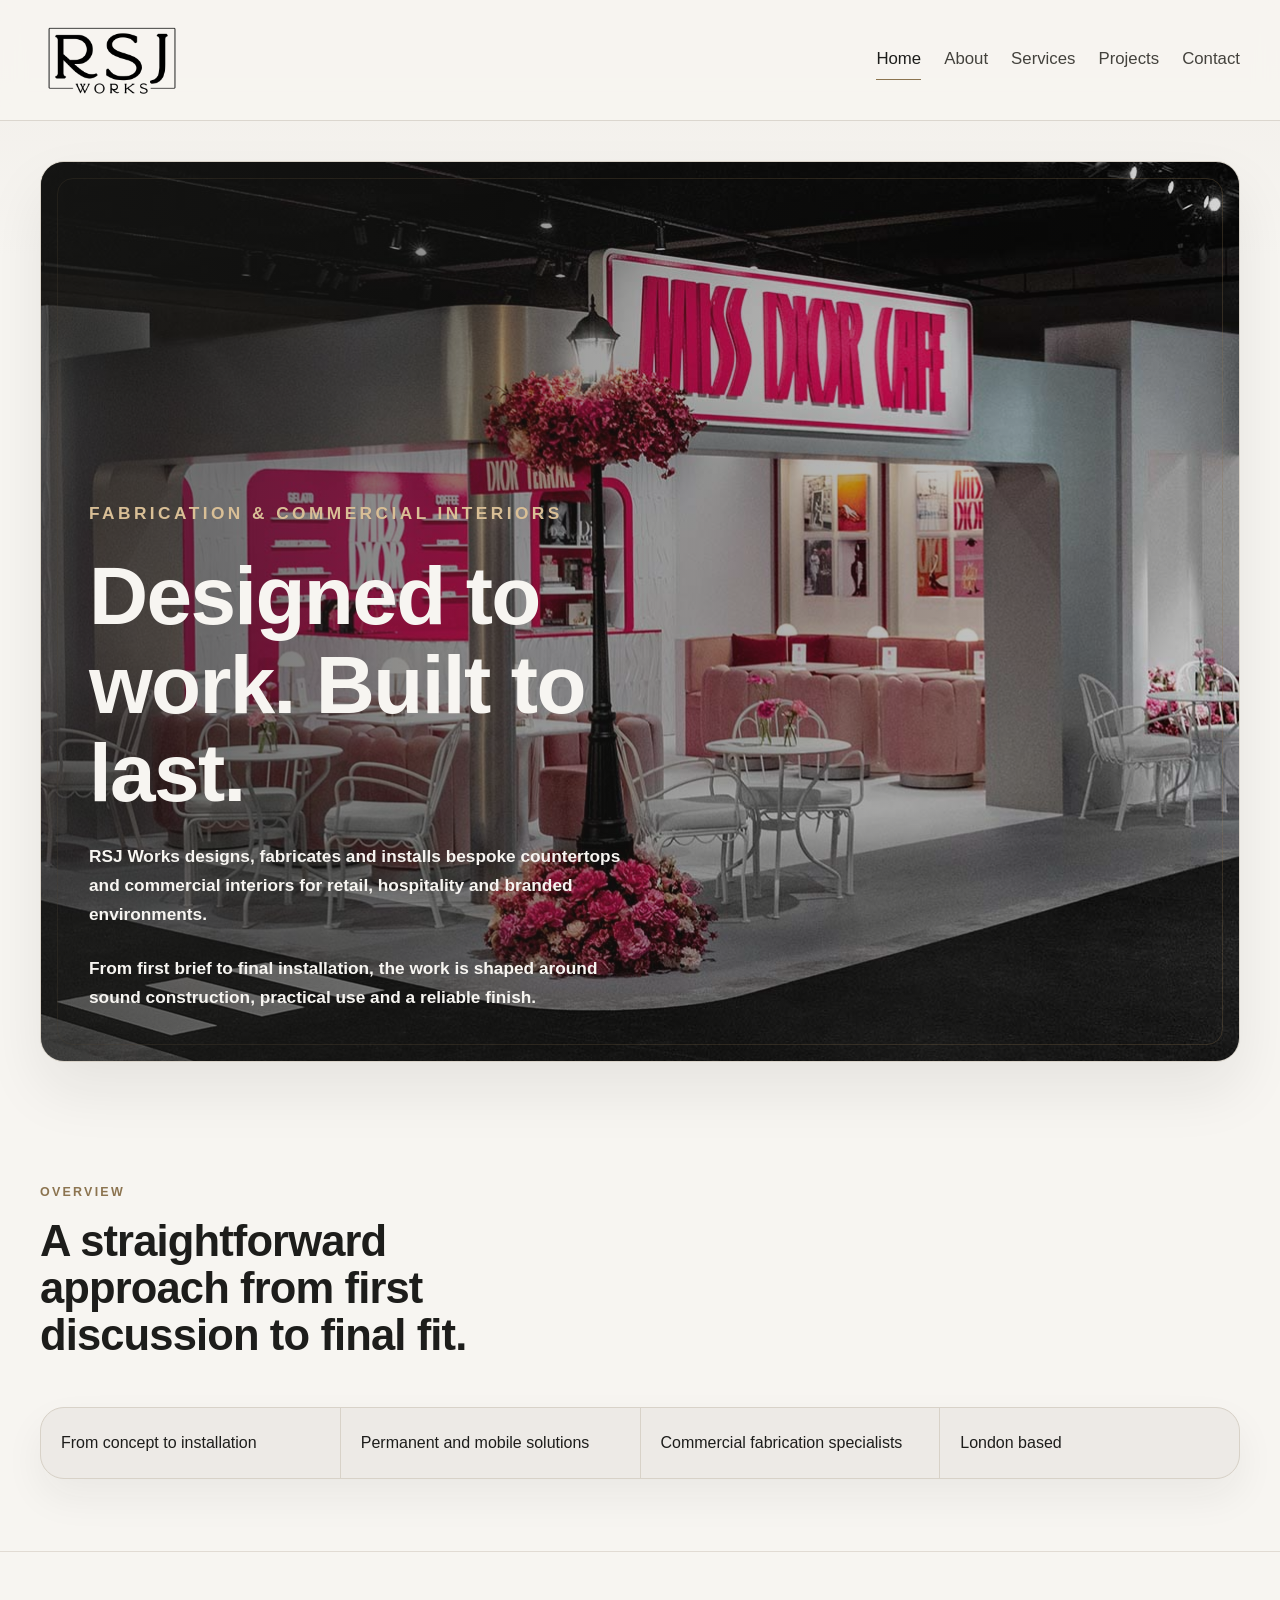
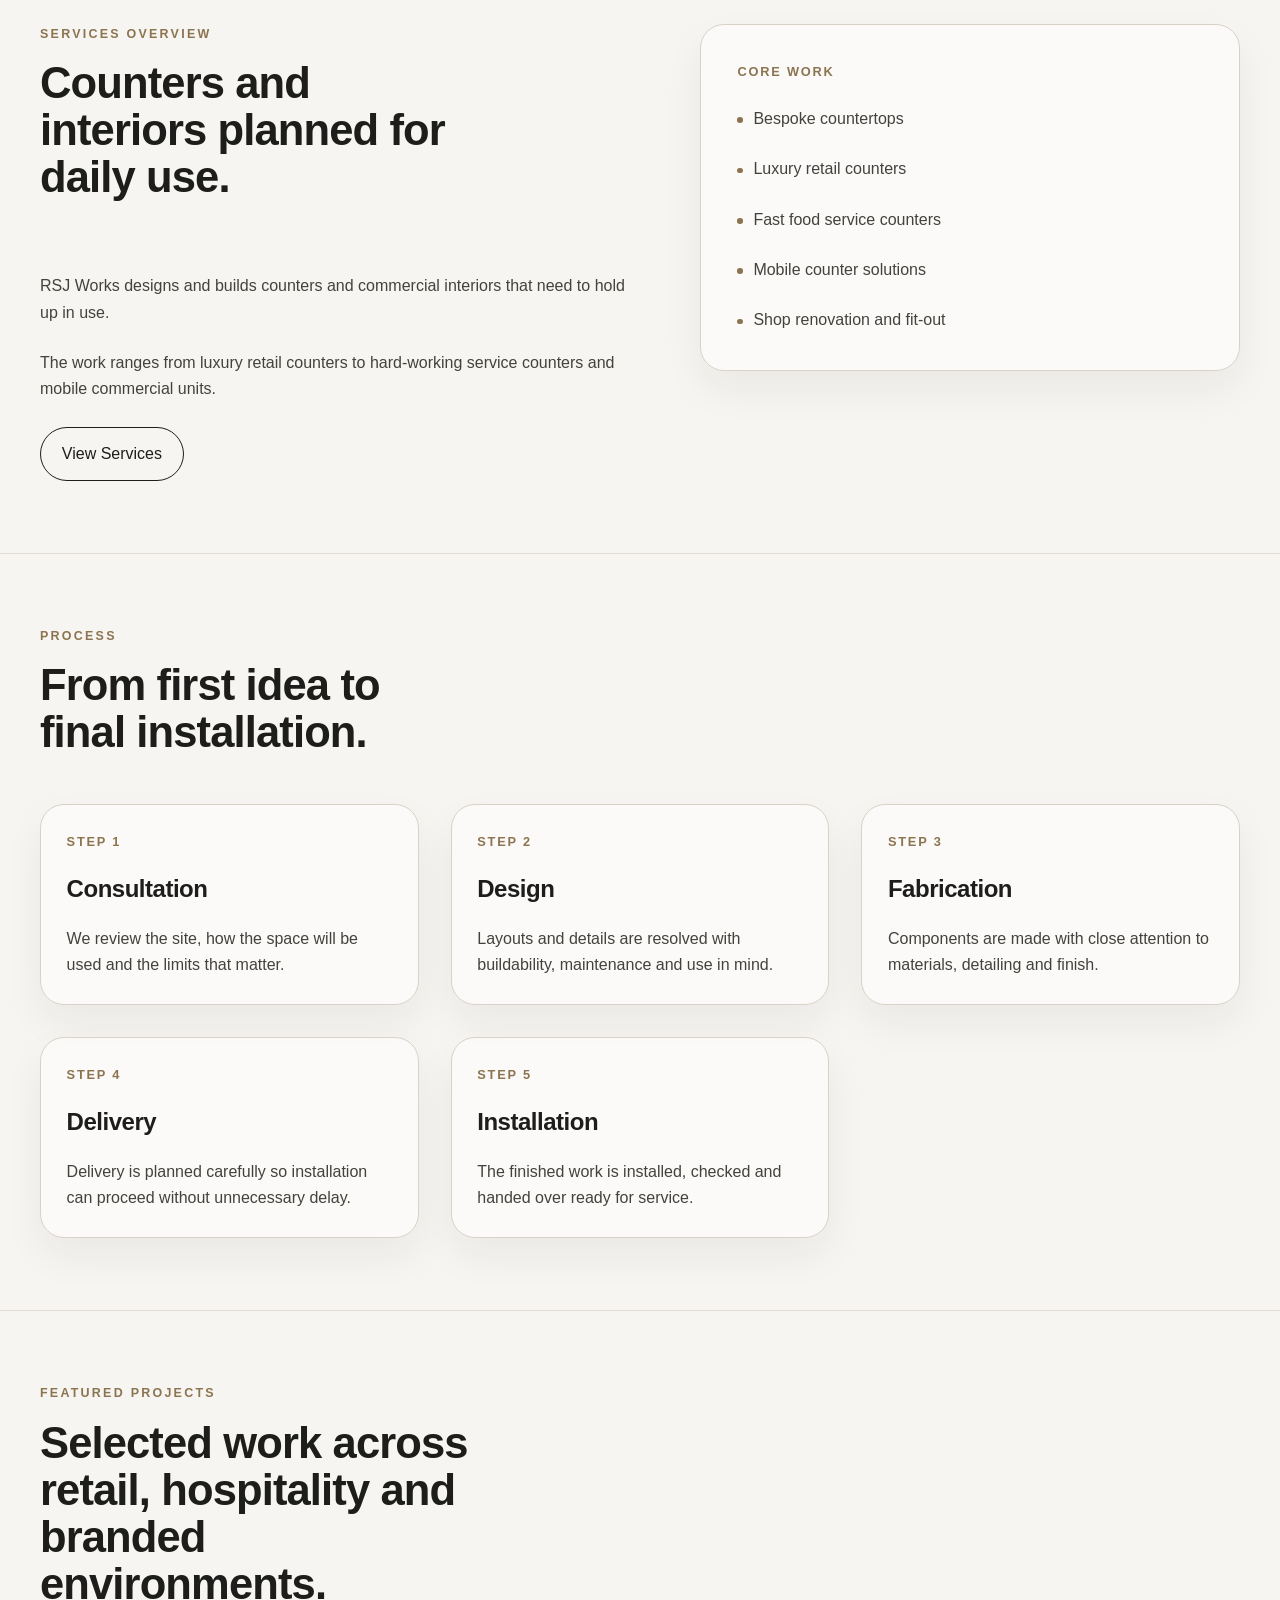
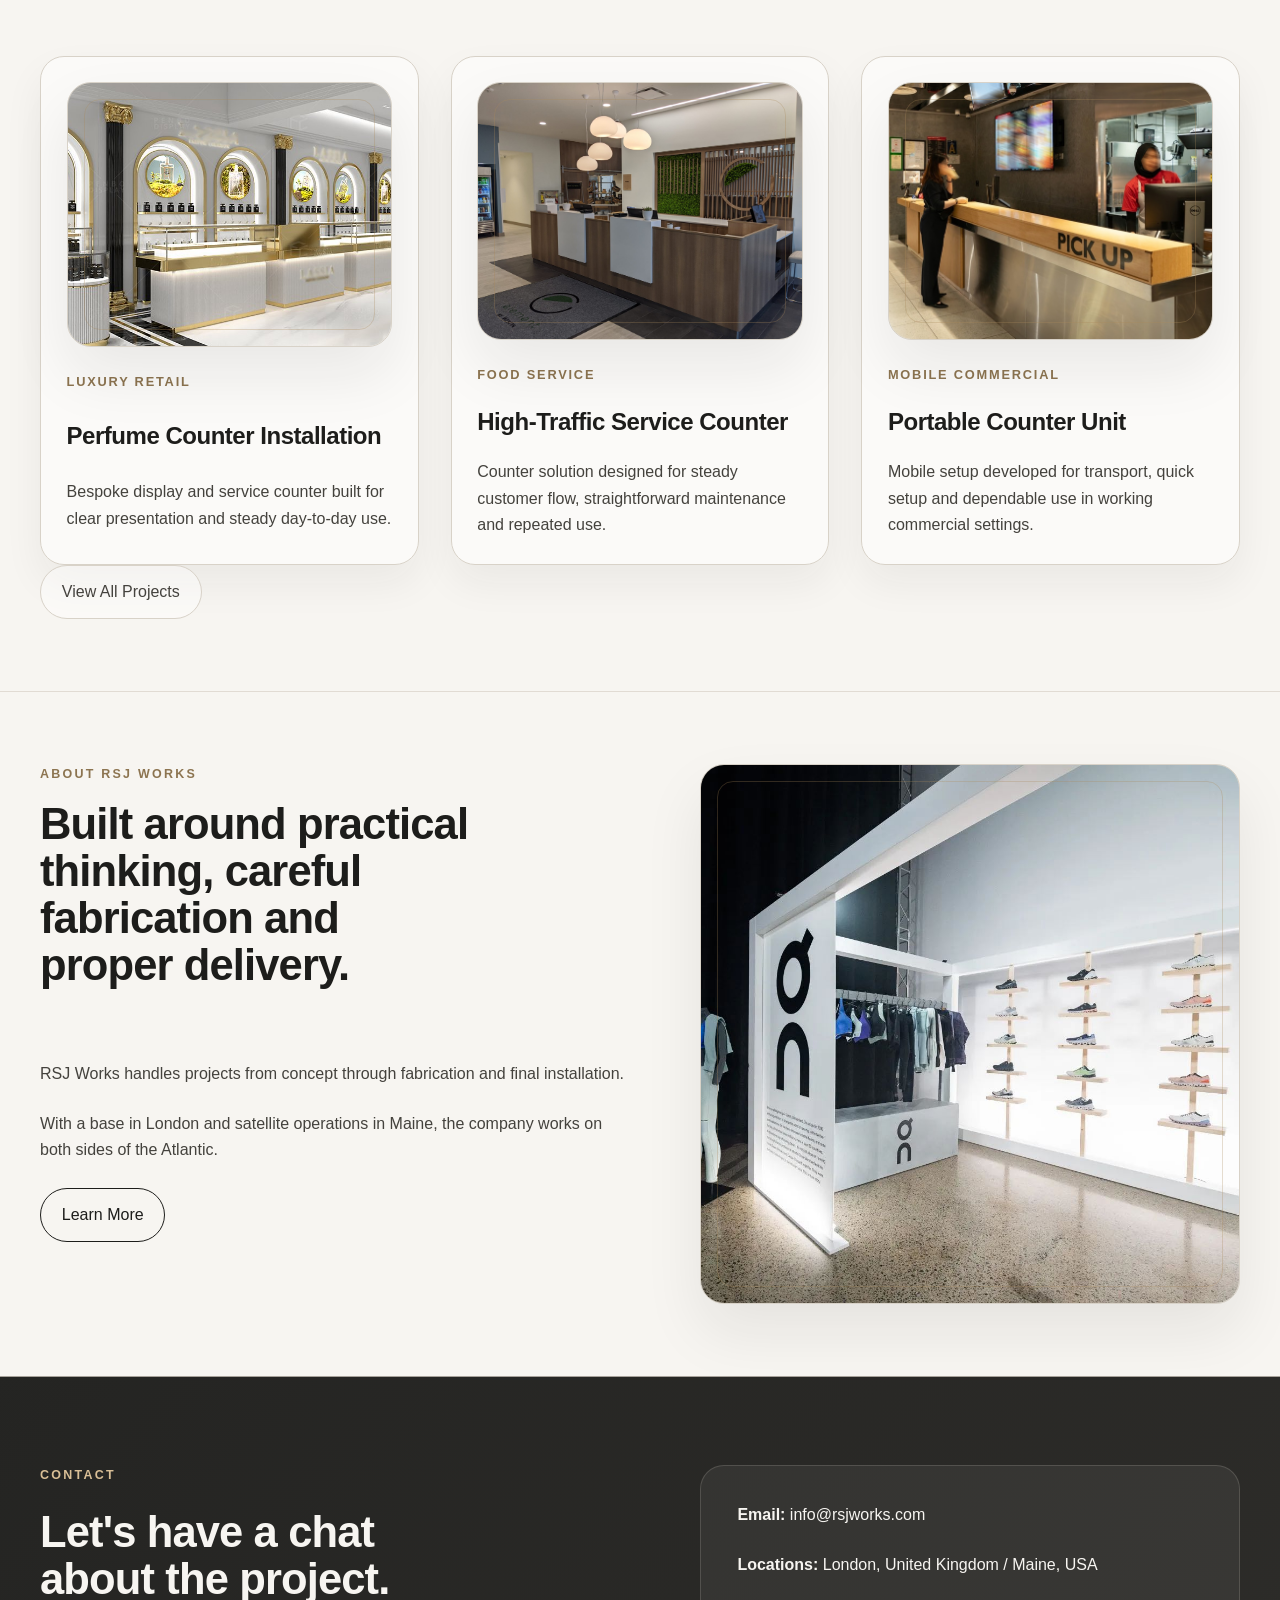
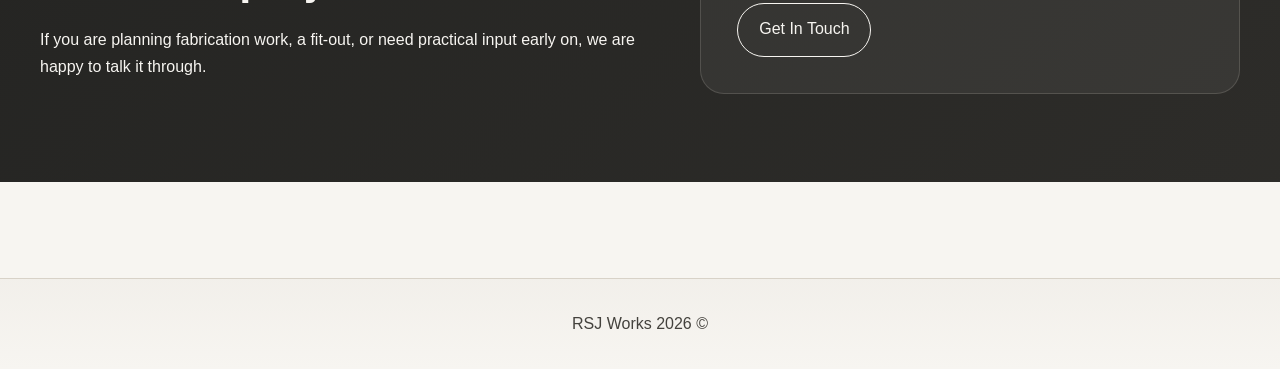
==== index.html @ 16083136 "Add mobile hamburger menu navigation" ====
<!DOCTYPE html>
<html lang="en">
<head>
  <meta charset="UTF-8">
  <meta name="viewport" content="width=device-width, initial-scale=1.0">
  <title>RSJ Works | Fabrication & Commercial Interiors</title>
  <meta name="description" content="RSJ Works designs, fabricates and installs bespoke countertops and commercial interiors from concept through installation.">
  <link rel="icon" href="assets/favicon/favicon.ico" sizes="any">
  <link rel="icon" href="assets/favicon/favicon.svg" type="image/svg+xml">
  <link rel="apple-touch-icon" href="assets/favicon/apple-touch-icon.png">
  <link rel="manifest" href="assets/favicon/site.webmanifest">
  <link rel="stylesheet" href="styles.css">
</head>
<body>
  <header class="site-header">
    <div class="container">
      <a class="site-brand" href="index.html" aria-label="RSJ Works home">
        <img src="assets/logos/LOGO_BLK.png" alt="RSJ Works" class="site-logo">
      </a>
      <button class="menu-toggle" aria-expanded="false" aria-controls="primary-navigation">
        <span class="sr-only">Toggle navigation</span>
        <svg viewBox="0 0 24 24" aria-hidden="true" width="24" height="24">
          <path d="M4 7h16M4 12h16M4 17h16" stroke="currentColor" stroke-width="2" stroke-linecap="round"/>
        </svg>
      </button>
      <nav id="primary-navigation" class="site-nav" aria-label="Primary">
        <a href="index.html" aria-current="page">Home</a>
        <a href="about.html">About</a>
        <a href="services.html">Services</a>
        <a href="projects.html">Projects</a>
        <a href="contact.html">Contact</a>
      </nav>
    </div>
  </header>
  <main class="site-main">
    <section class="hero-banner" aria-labelledby="hero-title">
      <div class="container">
        <figure class="image-frame hero-image">
          <!-- replace with real general image -->
          <img src="assets/images/general/workshop-overview.jpg" alt="Placeholder image for RSJ Works fabrication or interiors project">
          <div class="hero-overlay">
            <p class="eyebrow">Fabrication &amp; Commercial Interiors</p>
            <h1 id="hero-title">Designed to work. Built to last.</h1>
            <p>RSJ Works designs, fabricates and installs bespoke countertops and commercial interiors for retail, hospitality and branded environments.</p>
            <p>From first brief to final installation, the work is shaped around sound construction, practical use and a reliable finish.</p>
          </div>
        </figure>
      </div>
    </section>

    <section class="section" aria-labelledby="trust-title">
      <div class="container">
        <div class="section-header">
          <p class="eyebrow">Overview</p>
          <h2 id="trust-title">A straightforward approach from first discussion to final fit.</h2>
        </div>
        <ul class="feature-list">
          <li>From concept to installation</li>
          <li>Permanent and mobile solutions</li>
          <li>Commercial fabrication specialists</li>
          <li>London based</li>
        </ul>
      </div>
    </section>

    <section class="section" aria-labelledby="services-overview-title">
      <div class="container split-layout">
        <div class="stack">
          <div class="section-header">
            <p class="eyebrow">Services Overview</p>
          <h2 id="services-overview-title">Counters and interiors planned for daily use.</h2>
          </div>
          <p>RSJ Works designs and builds counters and commercial interiors that need to hold up in use.</p>
          <p>The work ranges from luxury retail counters to hard-working service counters and mobile commercial units.</p>
          <p><a class="button" href="services.html">View Services</a></p>
        </div>
        <aside class="panel">
          <p class="meta">Core Work</p>
          <ul class="detail-list">
            <li>Bespoke countertops</li>
            <li>Luxury retail counters</li>
            <li>Fast food service counters</li>
            <li>Mobile counter solutions</li>
            <li>Shop renovation and fit-out</li>
          </ul>
        </aside>
      </div>
    </section>

    <section class="section" aria-labelledby="process-title">
      <div class="container">
        <div class="section-header">
          <p class="eyebrow">Process</p>
          <h2 id="process-title">From first idea to final installation.</h2>
        </div>
        <div class="grid grid-three">
          <article class="card">
            <p class="meta">Step 1</p>
            <h3 class="card-title">Consultation</h3>
            <p>We review the site, how the space will be used and the limits that matter.</p>
          </article>
          <article class="card">
            <p class="meta">Step 2</p>
            <h3 class="card-title">Design</h3>
            <p>Layouts and details are resolved with buildability, maintenance and use in mind.</p>
          </article>
          <article class="card">
            <p class="meta">Step 3</p>
            <h3 class="card-title">Fabrication</h3>
            <p>Components are made with close attention to materials, detailing and finish.</p>
          </article>
          <article class="card">
            <p class="meta">Step 4</p>
            <h3 class="card-title">Delivery</h3>
            <p>Delivery is planned carefully so installation can proceed without unnecessary delay.</p>
          </article>
          <article class="card">
            <p class="meta">Step 5</p>
            <h3 class="card-title">Installation</h3>
            <p>The finished work is installed, checked and handed over ready for service.</p>
          </article>
        </div>
      </div>
    </section>

    <section class="section" aria-labelledby="featured-projects-title">
      <div class="container">
        <div class="section-header">
          <p class="eyebrow">Featured Projects</p>
          <h2 id="featured-projects-title">Selected work across retail, hospitality and branded environments.</h2>
        </div>
        <div class="grid grid-three">
          <article class="card">
            <figure class="image-frame">
              <!-- replace with real project image -->
              <img src="assets/images/projects/project-01.jpg" alt="Placeholder project image for luxury retail counter">
            </figure>
            <p class="meta">Luxury Retail</p>
            <h3 class="card-title">Perfume Counter Installation</h3>
            <p>Bespoke display and service counter built for clear presentation and steady day-to-day use.</p>
          </article>
          <article class="card">
            <figure class="image-frame">
              <!-- replace with real project image -->
              <img src="assets/images/projects/project-02.jpg" alt="Placeholder project image for food service counter">
            </figure>
            <p class="meta">Food Service</p>
            <h3 class="card-title">High-Traffic Service Counter</h3>
            <p>Counter solution designed for steady customer flow, straightforward maintenance and repeated use.</p>
          </article>
          <article class="card">
            <figure class="image-frame">
              <!-- replace with real project image -->
              <img src="assets/images/projects/project-03.jpg" alt="Placeholder project image for mobile commercial unit">
            </figure>
            <p class="meta">Mobile Commercial</p>
            <h3 class="card-title">Portable Counter Unit</h3>
            <p>Mobile setup developed for transport, quick setup and dependable use in working commercial settings.</p>
          </article>
        </div>
        <p><a class="button button-secondary" href="projects.html">View All Projects</a></p>
      </div>
    </section>

    <section class="section" aria-labelledby="about-preview-title">
      <div class="container split-layout">
        <div class="stack">
          <div class="section-header">
            <p class="eyebrow">About RSJ Works</p>
          <h2 id="about-preview-title">Built around practical thinking, careful fabrication and proper delivery.</h2>
          </div>
          <p>RSJ Works handles projects from concept through fabrication and final installation.</p>
          <p>With a base in London and satellite operations in Maine, the company works on both sides of the Atlantic.</p>
          <p><a class="button" href="about.html">Learn More</a></p>
        </div>
        <figure class="image-frame">
          <!-- replace with real general image -->
          <img src="assets/images/general/team-or-site.jpg" alt="Placeholder image for RSJ Works team, workshop or project site">
        </figure>
      </div>
    </section>

    <section class="section surface-dark" aria-labelledby="contact-cta-title">
      <div class="container split-layout">
        <div class="stack">
          <p class="eyebrow">Contact</p>
          <h2 id="contact-cta-title">Let's have a chat about the project.</h2>
          <p>If you are planning fabrication work, a fit-out, or need practical input early on, we are happy to talk it through.</p>
        </div>
        <div class="panel">
          <p><strong>Email:</strong> <a href="mailto:info@rsjworks.com">info@rsjworks.com</a></p>
          <p><strong>Locations:</strong> London, United Kingdom / Maine, USA</p>
          <p><a class="button" href="contact.html">Get In Touch</a></p>
        </div>
      </div>
    </section>
  </main>
  <footer class="site-footer">
    <div class="container">
      <p>RSJ Works 2026 &copy;</p>
    </div>
  </footer>
  <script src="script.js" defer></script>
</body>
</html>
---- styles.css ----
:root {
  --color-ink: #1d1d1b;
  --color-paper: #f7f5f1;
  --color-body: #44423d;
  --color-accent: #8c7450;
  --color-line: #d8d2c8;
  --color-panel: #ece7de;
  --color-panel-strong: #ddd5c7;
  --color-dark-surface: #242422;
  --color-dark-surface-alt: #2d2c29;
  --shadow-soft: 0 18px 40px rgba(29, 29, 27, 0.06);
  --shadow-card: 0 28px 60px rgba(29, 29, 27, 0.08);
  --radius-sm: 0.4rem;
  --radius-md: 0.9rem;
  --radius-lg: 1.5rem;
  --container-width: 1200px;
  --content-width: 780px;
  --space-2xs: 0.45rem;
  --space-xs: 0.75rem;
  --space-sm: 1rem;
  --space-md: 1.5rem;
  --space-lg: 2rem;
  --space-xl: 3rem;
  --space-2xl: 4.5rem;
  --space-3xl: 6rem;
  --space-4xl: 8rem;
  --transition-fast: 180ms ease;
}

*,
*::before,
*::after {
  box-sizing: border-box;
}

html {
  scroll-behavior: smooth;
}

body {
  margin: 0;
  min-width: 320px;
  font-family: -apple-system, BlinkMacSystemFont, "Segoe UI", Helvetica, Arial, sans-serif;
  font-size: 1rem;
  line-height: 1.65;
  color: var(--color-body);
  background:
    linear-gradient(180deg, rgba(216, 210, 200, 0.22) 0, rgba(247, 245, 241, 0) 16rem),
    var(--color-paper);
  text-rendering: optimizeLegibility;
  -webkit-font-smoothing: antialiased;
}

img {
  display: block;
  max-width: 100%;
  height: auto;
}

a {
  color: inherit;
  text-decoration: none;
}

button,
input,
textarea,
select {
  font: inherit;
}

.hp-field {
  position: absolute;
  left: -9999px;
  width: 1px;
  height: 1px;
  opacity: 0;
  pointer-events: none;
}

button {
  cursor: pointer;
}

.container {
  width: min(calc(100% - 3rem), var(--container-width));
  margin: 0 auto;
}

.site-header {
  position: sticky;
  top: 0;
  z-index: 100;
  border-bottom: 1px solid rgba(216, 210, 200, 0.85);
  background: rgba(247, 245, 241, 0.94);
  backdrop-filter: blur(12px);
}

.site-header .container {
  display: flex;
  align-items: center;
  justify-content: space-between;
  gap: var(--space-lg);
  min-height: 7.5rem;
}

.site-brand {
  display: inline-flex;
  align-items: center;
  min-height: 2.5rem;
}

.site-logo {
  width: auto;
  max-width: 560px;
  max-height: 7rem;
}

.site-nav {
  display: flex;
  align-items: center;
  justify-content: flex-end;
  flex-wrap: wrap;
  gap: clamp(0.85rem, 1.8vw, 1.75rem);
}

.site-nav a {
  position: relative;
  padding-bottom: 0.15rem;
  font-size: 1.05rem;
  color: var(--color-body);
  transition: color var(--transition-fast);
}

.site-nav a::after {
  content: "";
  position: absolute;
  left: 0;
  bottom: -0.32rem;
  width: 100%;
  height: 1px;
  background: var(--color-accent);
  transform: scaleX(0);
  transform-origin: left center;
  transition: transform var(--transition-fast);
}

.site-nav a:hover,
.site-nav a:focus-visible,
.site-nav a[aria-current="page"] {
  color: var(--color-ink);
}

.site-nav a:hover::after,
.site-nav a:focus-visible::after,
.site-nav a[aria-current="page"]::after {
  transform: scaleX(1);
}

.sr-only {
  position: absolute;
  width: 1px;
  height: 1px;
  padding: 0;
  margin: -1px;
  overflow: hidden;
  clip: rect(0 0 0 0);
  white-space: nowrap;
  border: 0;
}

.menu-toggle {
  display: none;
  border: 0;
  background: transparent;
  color: var(--color-body);
  padding: 0.5rem;
  border-radius: var(--radius-sm);
  transition: background var(--transition-fast), color var(--transition-fast);
}

.menu-toggle:focus-visible {
  outline: 2px solid var(--color-accent);
  outline-offset: 3px;
}

@media (max-width: 720px) {
  .menu-toggle {
    display: inline-flex;
    align-items: center;
    justify-content: center;
  }

  .site-nav {
    position: absolute;
    inset: 100% 0 0 0;
    margin-top: 0.25rem;
    padding: 1.25rem 1.5rem;
    flex-direction: column;
    align-items: flex-start;
    gap: 1rem;
    width: 100%;
    max-height: 0;
    overflow: hidden;
    background: rgba(247, 245, 241, 0.98);
    box-shadow: 0 24px 40px rgba(29, 29, 27, 0.14);
    transition: max-height var(--transition-fast);
  }

  .site-nav.open {
    max-height: 18rem;
  }

  .site-nav a {
    width: 100%;
    padding: 0.75rem 0;
  }
}

.site-main {
  padding: var(--space-md) 0 var(--space-3xl);
}

.page-intro {
  padding: var(--space-xl) 0 var(--space-md);
}

.page-intro .container {
  display: grid;
  grid-template-columns: minmax(8rem, 12rem) minmax(0, 1fr);
  column-gap: clamp(1.5rem, 4vw, 4rem);
  row-gap: 0.75rem;
  align-items: start;
  max-width: var(--container-width);
}

.eyebrow {
  margin: 0;
  font-size: 0.78rem;
  font-weight: 700;
  letter-spacing: 0.18em;
  text-transform: uppercase;
  color: var(--color-accent);
}

h1,
h2,
h3,
h4,
p,
figure,
ul {
  margin: 0;
}

h1,
h2,
h3,
h4 {
  color: var(--color-ink);
  font-weight: 600;
  line-height: 1.08;
  letter-spacing: -0.02em;
}

h1 {
  font-size: clamp(2.8rem, 6.4vw, 5.8rem);
  max-width: 12ch;
}

h2 {
  font-size: clamp(1.9rem, 3.4vw, 3rem);
  max-width: 18ch;
}

h3 {
  font-size: clamp(1.2rem, 2vw, 1.5rem);
}

p {
  max-width: 67ch;
}

.page-intro p:last-child,
.page-intro p:nth-last-child(2) {
  font-size: 1.08rem;
}

.page-intro .eyebrow {
  grid-column: 1;
  padding-top: 0.55rem;
}

.page-intro h1,
.page-intro p:not(.eyebrow) {
  grid-column: 2;
}

.page-intro h1 {
  max-width: none;
  font-size: clamp(2.3rem, 4.6vw, 4.25rem);
}

.page-intro p:not(.eyebrow) {
  max-width: 46rem;
}

.hero-banner {
  padding: var(--space-sm) 0 var(--space-xl);
}

.hero-image {
  min-height: clamp(28rem, 70vh, 44rem);
}

.hero-image::after {
  content: "";
  position: absolute;
  inset: 0;
  background:
    linear-gradient(90deg, rgba(29, 29, 27, 0.68) 0%, rgba(29, 29, 27, 0.42) 44%, rgba(29, 29, 27, 0.18) 100%);
}

.hero-overlay {
  position: absolute;
  inset: auto auto 0 0;
  z-index: 2;
  display: grid;
  gap: var(--space-md);
  width: min(100%, 50rem);
  padding: clamp(1.5rem, 4vw, 3rem);
  color: rgba(247, 245, 241, 0.88);
}

.hero-overlay h1,
.hero-overlay p {
  color: var(--color-paper);
  max-width: 34rem;
}

.hero-overlay .eyebrow {
  color: #d9bf96;
  font-weight: 800;
  letter-spacing: 0.2em;
}

.hero-overlay p {
  font-size: 1.08rem;
  font-weight: 600;
  line-height: 1.7;
}

.section {
  padding: var(--space-2xl) 0;
}

.section + .section {
  border-top: 1px solid rgba(216, 210, 200, 0.72);
}

.section-header {
  display: grid;
  gap: var(--space-sm);
  margin-bottom: var(--space-xl);
  max-width: 46rem;
}

.split-layout {
  display: grid;
  grid-template-columns: minmax(0, 1.05fr) minmax(18rem, 0.95fr);
  gap: clamp(2rem, 5vw, 4.5rem);
  align-items: start;
}

.grid {
  display: grid;
  gap: var(--space-lg);
}

.grid-two {
  grid-template-columns: repeat(2, minmax(0, 1fr));
}

.grid-three {
  grid-template-columns: repeat(3, minmax(0, 1fr));
}

.stack {
  display: grid;
  gap: var(--space-md);
}

.stack-lg {
  gap: var(--space-xl);
}

.card,
.panel {
  border: 1px solid var(--color-line);
  border-radius: var(--radius-lg);
  background: rgba(255, 255, 255, 0.48);
  box-shadow: var(--shadow-soft);
}

.card {
  display: grid;
  gap: var(--space-md);
  padding: clamp(1.25rem, 2vw, 1.75rem);
}

.panel {
  display: grid;
  gap: var(--space-md);
  padding: clamp(1.5rem, 3vw, 2.25rem);
}

.card-title {
  color: var(--color-ink);
}

.meta {
  font-size: 0.8rem;
  font-weight: 700;
  letter-spacing: 0.14em;
  text-transform: uppercase;
  color: var(--color-accent);
}

.feature-list,
.detail-list {
  display: grid;
  gap: var(--space-md);
  padding: 0;
  list-style: none;
}

.feature-list {
  grid-template-columns: repeat(4, minmax(0, 1fr));
  gap: 1px;
  border: 1px solid var(--color-line);
  background: var(--color-line);
  overflow: hidden;
  border-radius: var(--radius-lg);
  box-shadow: var(--shadow-soft);
}

.feature-list li {
  min-height: 100%;
  padding: 1.35rem 1.25rem;
  background: rgba(255, 255, 255, 0.55);
  color: var(--color-ink);
  font-weight: 500;
}

.detail-list li,
.stack ul li {
  position: relative;
  padding-left: 1rem;
}

.detail-list li::before,
.stack ul li::before {
  content: "";
  position: absolute;
  left: 0;
  top: 0.72rem;
  width: 0.35rem;
  height: 0.35rem;
  border-radius: 50%;
  background: var(--color-accent);
}

.image-frame {
  position: relative;
  overflow: hidden;
  min-height: 16rem;
  border: 1px solid var(--color-line);
  border-radius: var(--radius-lg);
  background:
    linear-gradient(135deg, rgba(216, 210, 200, 0.7), rgba(247, 245, 241, 0.95)),
    var(--color-panel);
  box-shadow: var(--shadow-card);
}

.image-frame::before {
  content: "";
  position: absolute;
  inset: 1rem;
  border: 1px solid rgba(168, 138, 90, 0.28);
  border-radius: calc(var(--radius-lg) - 0.5rem);
  pointer-events: none;
}

.image-frame img {
  width: 100%;
  height: 100%;
  min-height: inherit;
  object-fit: cover;
}

.button {
  display: inline-flex;
  align-items: center;
  justify-content: center;
  min-height: 3rem;
  padding: 0.8rem 1.3rem;
  border: 1px solid var(--color-ink);
  border-radius: 999px;
  background: transparent;
  color: var(--color-ink);
  font-weight: 500;
  transition:
    background-color var(--transition-fast),
    border-color var(--transition-fast),
    color var(--transition-fast),
    transform var(--transition-fast);
}

.button:hover,
.button:focus-visible {
  background: var(--color-ink);
  color: var(--color-paper);
  transform: translateY(-1px);
}

.button-secondary {
  border-color: var(--color-line);
  color: var(--color-body);
  background: rgba(255, 255, 255, 0.4);
}

.button-secondary:hover,
.button-secondary:focus-visible {
  border-color: var(--color-accent);
  background: rgba(168, 138, 90, 0.08);
  color: var(--color-ink);
}

.surface-dark {
  color: rgba(247, 245, 241, 0.82);
  background:
    linear-gradient(135deg, rgba(36, 36, 34, 0.98), rgba(45, 44, 41, 0.98)),
    var(--color-dark-surface);
}

.surface-dark .container {
  padding-top: var(--space-sm);
  padding-bottom: var(--space-sm);
}

.surface-dark h1,
.surface-dark h2,
.surface-dark h3,
.surface-dark p,
.surface-dark .card-title {
  color: var(--color-paper);
}

.surface-dark .eyebrow,
.surface-dark .meta {
  color: #d9bf96;
}

.surface-dark .panel {
  background: rgba(255, 255, 255, 0.06);
  border-color: rgba(216, 210, 200, 0.18);
  box-shadow: none;
}

.surface-dark .button {
  border-color: var(--color-paper);
  color: var(--color-paper);
}

.surface-dark .button:hover,
.surface-dark .button:focus-visible {
  background: var(--color-paper);
  color: var(--color-ink);
}

form {
  display: grid;
  gap: var(--space-md);
}

label {
  display: grid;
  gap: 0.45rem;
  color: var(--color-ink);
  font-weight: 500;
}

input,
textarea,
select {
  width: 100%;
  border: 1px solid var(--color-line);
  border-radius: var(--radius-sm);
  padding: 0.95rem 1rem;
  background: rgba(255, 255, 255, 0.78);
  color: var(--color-ink);
  transition:
    border-color var(--transition-fast),
    background-color var(--transition-fast),
    box-shadow var(--transition-fast);
}

textarea {
  min-height: 10rem;
  resize: vertical;
}

input:focus,
textarea:focus,
select:focus {
  outline: none;
  border-color: var(--color-accent);
  box-shadow: 0 0 0 4px rgba(168, 138, 90, 0.12);
  background: #fff;
}

.fine-print {
  font-size: 0.92rem;
}

.contact-layout {
  align-items: stretch;
}

.contact-details {
  grid-template-rows: auto auto 1fr;
}

.contact-figure {
  height: 100%;
  min-height: 100%;
}

.contact-panel {
  height: 100%;
  align-content: start;
}

.site-footer {
  border-top: 1px solid var(--color-line);
  background: linear-gradient(180deg, rgba(216, 210, 200, 0.16), rgba(247, 245, 241, 0));
}

.site-footer .container {
  display: flex;
  align-items: center;
  justify-content: center;
  gap: var(--space-md);
  padding: var(--space-lg) 0;
  text-align: center;
}

::selection {
  color: var(--color-paper);
  background: var(--color-accent);
}

@media (max-width: 1080px) {
  .grid-three {
    grid-template-columns: repeat(2, minmax(0, 1fr));
  }

  .feature-list {
    grid-template-columns: repeat(2, minmax(0, 1fr));
  }
}

@media (max-width: 920px) {
  .site-header {
    position: static;
  }

  .split-layout,
  .grid-two,
  .grid-three {
    grid-template-columns: 1fr;
  }

  .site-footer .container {
    flex-direction: column;
    align-items: flex-start;
  }
}

@media (max-width: 720px) {
  .container {
    width: min(calc(100% - 2rem), var(--container-width));
  }

  .site-header .container {
    flex-direction: column;
    align-items: center;
    justify-content: center;
    padding: 1.25rem 0;
  }

  .site-nav {
    width: 100%;
    justify-content: center;
    gap: 0.85rem 1.1rem;
  }

  .site-main {
    padding: var(--space-sm) 0 var(--space-2xl);
  }

  .hero-banner {
    padding: 0 0 var(--space-lg);
  }

  .page-intro {
    padding: var(--space-lg) 0 var(--space-sm);
  }

  .page-intro .container {
    grid-template-columns: 1fr;
    row-gap: 0.65rem;
  }

  .page-intro .eyebrow,
  .page-intro h1,
  .page-intro p:not(.eyebrow) {
    grid-column: 1;
  }

  .page-intro .eyebrow {
    padding-top: 0;
  }

  .section {
    padding: var(--space-xl) 0;
  }

  .feature-list {
    grid-template-columns: 1fr;
  }

  .card,
  .panel {
    padding: 1.25rem;
  }

  .image-frame {
    min-height: 13rem;
  }

  .hero-image {
    min-height: 32rem;
  }
}

@media (max-width: 520px) {
  body {
    font-size: 0.98rem;
  }

  .site-logo {
    max-width: 360px;
    max-height: 4.75rem;
  }

  .site-nav {
    flex-direction: column;
    align-items: center;
  }

  .button {
    width: 100%;
  }

  .image-frame::before {
    inset: 0.7rem;
  }

  .hero-image {
    min-height: 28rem;
  }

  .hero-image::after {
    background: linear-gradient(180deg, rgba(29, 29, 27, 0.22) 0%, rgba(29, 29, 27, 0.72) 100%);
  }

  .hero-overlay {
    width: 100%;
    padding: 1.25rem;
  }
}
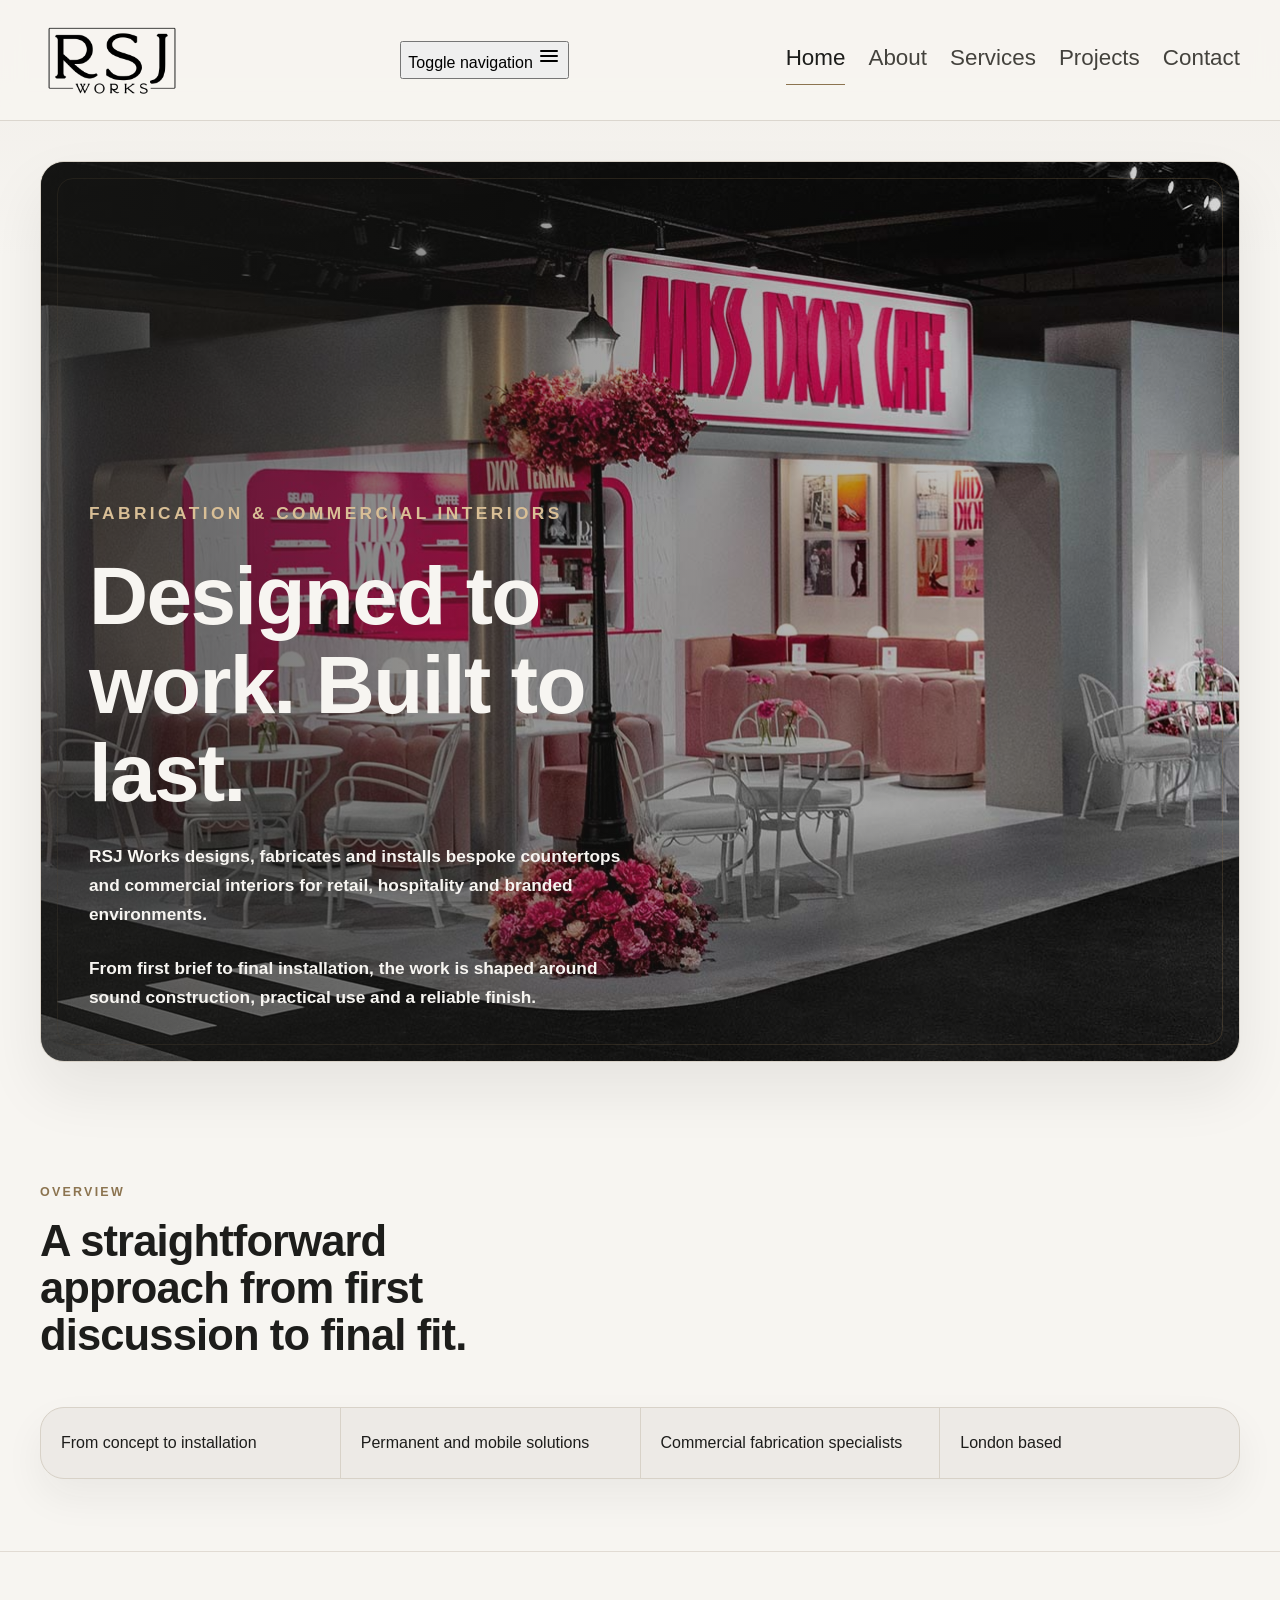
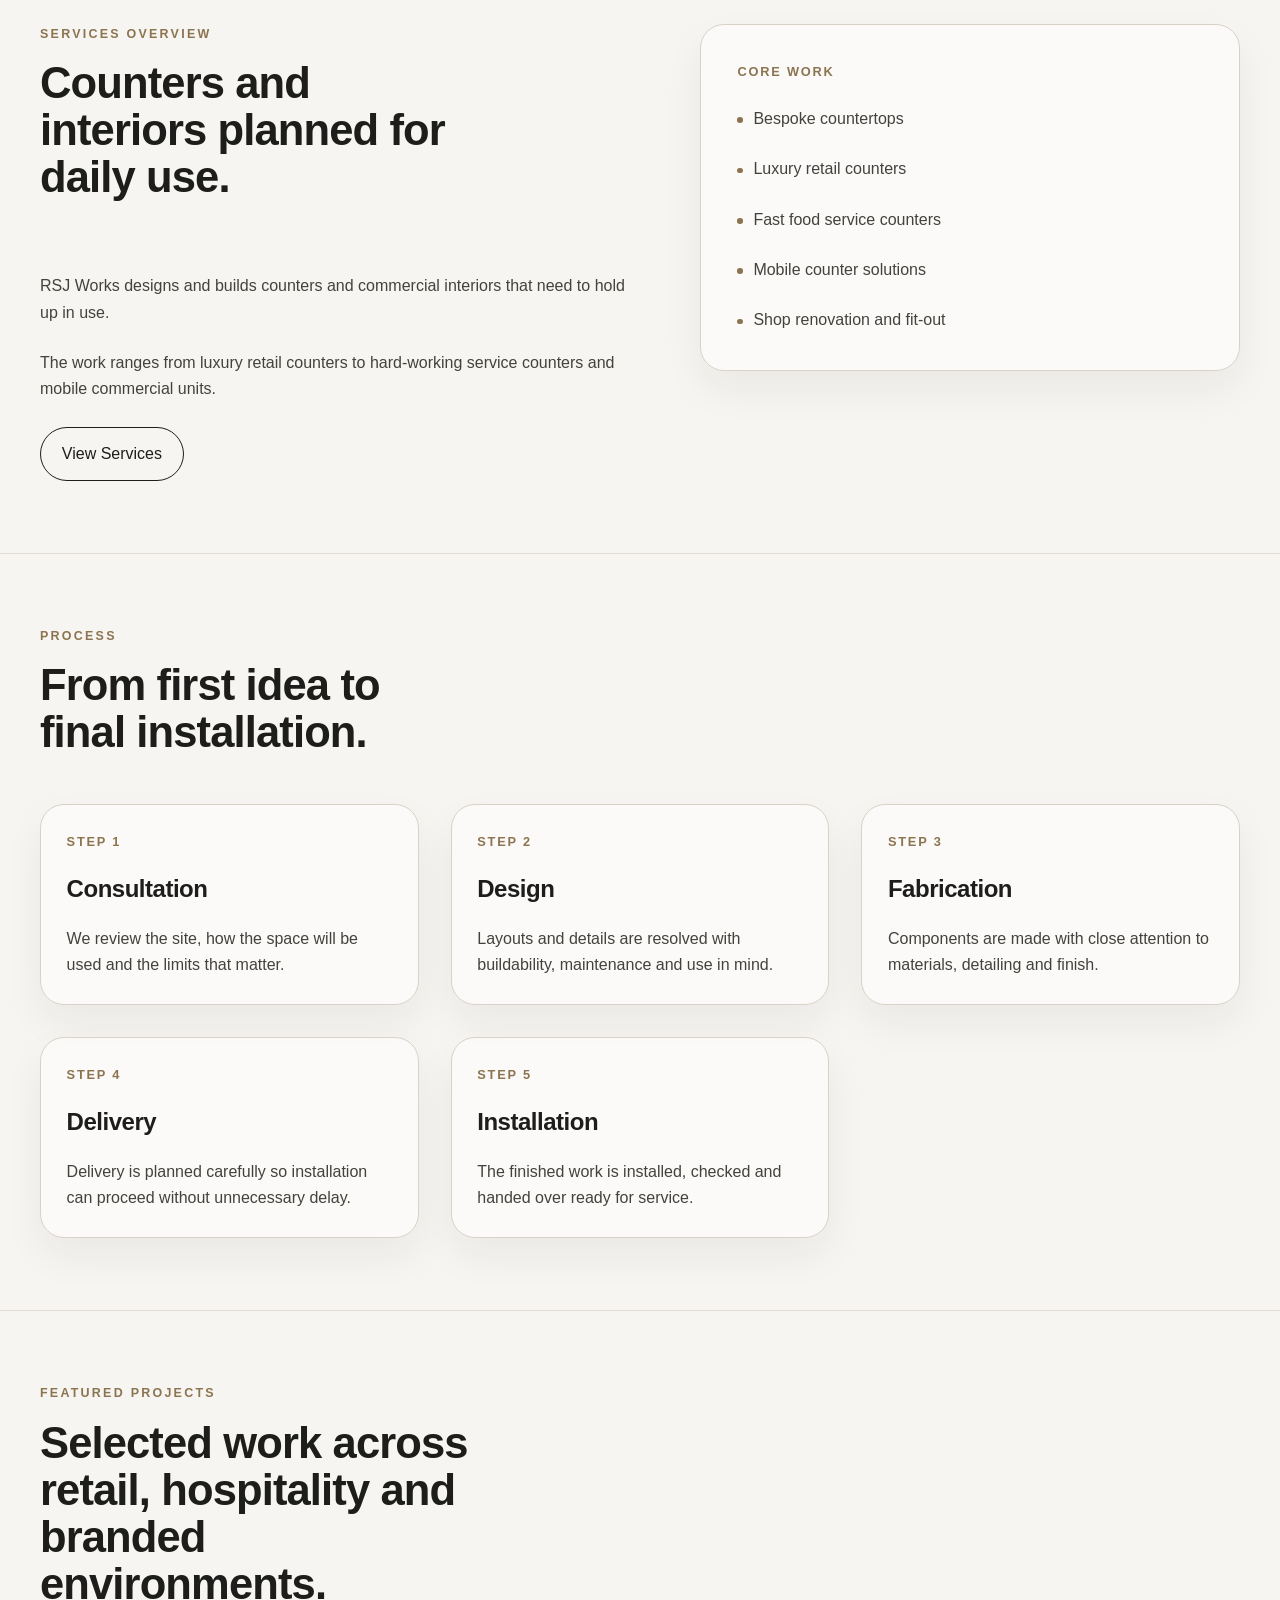
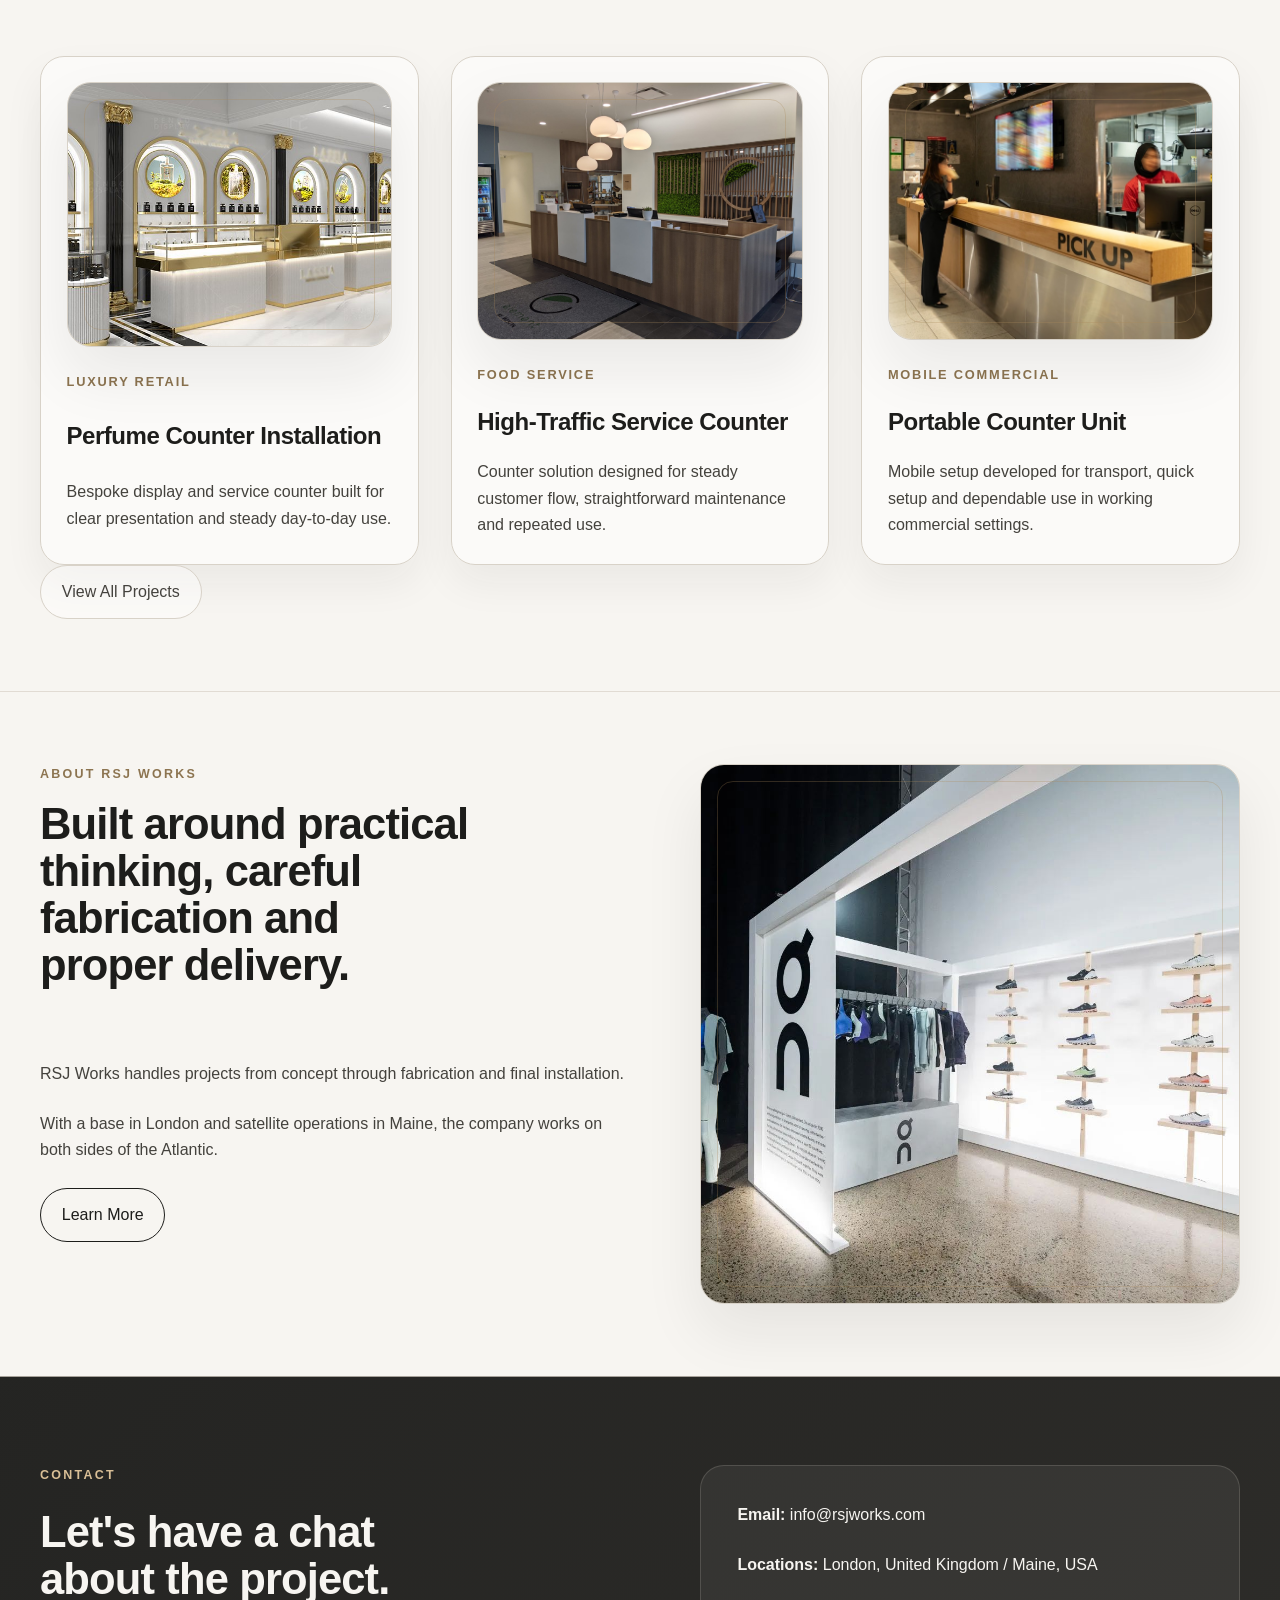
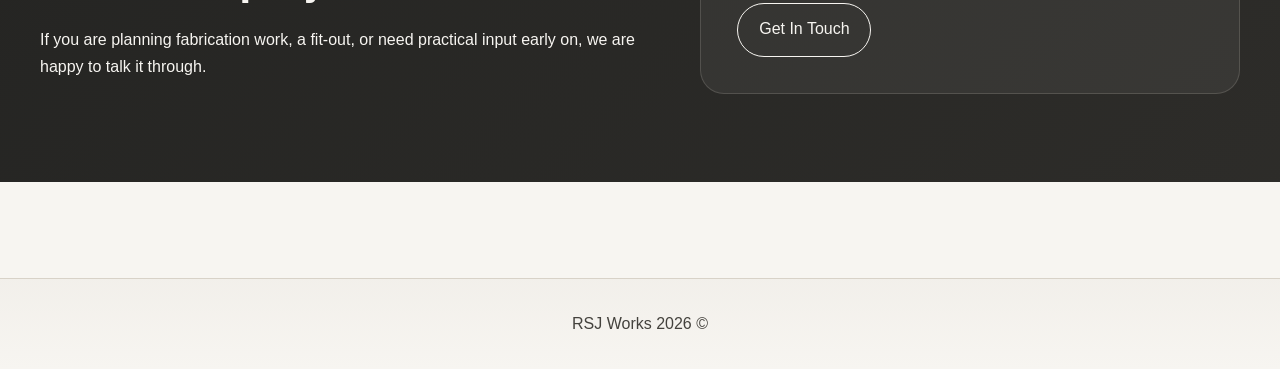
==== commit b14276dd: "site" ====
--- a/index.html
+++ b/index.html
@@ -6,9 +6,11 @@
   <title>RSJ Works | Fabrication & Commercial Interiors</title>
   <meta name="description" content="RSJ Works designs, fabricates and installs bespoke countertops and commercial interiors from concept through installation.">
   <link rel="icon" href="assets/favicon/favicon.ico" sizes="any">
-  <link rel="icon" href="assets/favicon/favicon.svg" type="image/svg+xml">
-  <link rel="apple-touch-icon" href="assets/favicon/apple-touch-icon.png">
+  <link rel="icon" type="image/svg+xml" href="assets/favicon/favicon.svg">
+  <link rel="icon" type="image/png" sizes="96x96" href="assets/favicon/favicon-96x96.png">
+  <link rel="apple-touch-icon" sizes="180x180" href="assets/favicon/apple-touch-icon.png">
   <link rel="manifest" href="assets/favicon/site.webmanifest">
+  <meta name="theme-color" content="#f7f5f1">
   <link rel="stylesheet" href="styles.css">
 </head>
 <body>
--- a/styles.css
+++ b/styles.css
@@ -127,7 +127,7 @@
 .site-nav a {
   position: relative;
   padding-bottom: 0.15rem;
-  font-size: 1.05rem;
+  font-size: 1.4rem;
   color: var(--color-body);
   transition: color var(--transition-fast);
 }
@@ -157,66 +157,6 @@
   transform: scaleX(1);
 }
 
-.sr-only {
-  position: absolute;
-  width: 1px;
-  height: 1px;
-  padding: 0;
-  margin: -1px;
-  overflow: hidden;
-  clip: rect(0 0 0 0);
-  white-space: nowrap;
-  border: 0;
-}
-
-.menu-toggle {
-  display: none;
-  border: 0;
-  background: transparent;
-  color: var(--color-body);
-  padding: 0.5rem;
-  border-radius: var(--radius-sm);
-  transition: background var(--transition-fast), color var(--transition-fast);
-}
-
-.menu-toggle:focus-visible {
-  outline: 2px solid var(--color-accent);
-  outline-offset: 3px;
-}
-
-@media (max-width: 720px) {
-  .menu-toggle {
-    display: inline-flex;
-    align-items: center;
-    justify-content: center;
-  }
-
-  .site-nav {
-    position: absolute;
-    inset: 100% 0 0 0;
-    margin-top: 0.25rem;
-    padding: 1.25rem 1.5rem;
-    flex-direction: column;
-    align-items: flex-start;
-    gap: 1rem;
-    width: 100%;
-    max-height: 0;
-    overflow: hidden;
-    background: rgba(247, 245, 241, 0.98);
-    box-shadow: 0 24px 40px rgba(29, 29, 27, 0.14);
-    transition: max-height var(--transition-fast);
-  }
-
-  .site-nav.open {
-    max-height: 18rem;
-  }
-
-  .site-nav a {
-    width: 100%;
-    padding: 0.75rem 0;
-  }
-}
-
 .site-main {
   padding: var(--space-md) 0 var(--space-3xl);
 }
@@ -696,13 +636,19 @@
     flex-direction: column;
     align-items: center;
     justify-content: center;
-    padding: 1.25rem 0;
+    min-height: 0;
+    padding: 0.85rem 0 0.7rem;
+    gap: 0.6rem;
   }
 
   .site-nav {
     width: 100%;
     justify-content: center;
-    gap: 0.85rem 1.1rem;
+    gap: 0.45rem 0.9rem;
+  }
+
+  .site-nav a {
+    font-size: 0.95rem;
   }
 
   .site-main {
@@ -760,17 +706,23 @@
   }
 
   .site-logo {
-    max-width: 360px;
-    max-height: 4.75rem;
+    max-width: 280px;
+    max-height: 3.6rem;
   }
 
   .site-nav {
-    flex-direction: column;
+    flex-direction: row;
     align-items: center;
+    justify-content: center;
+    gap: 0.4rem 0.75rem;
   }
 
   .button {
     width: 100%;
+  }
+
+  .site-nav a {
+    font-size: 0.9rem;
   }
 
   .image-frame::before {
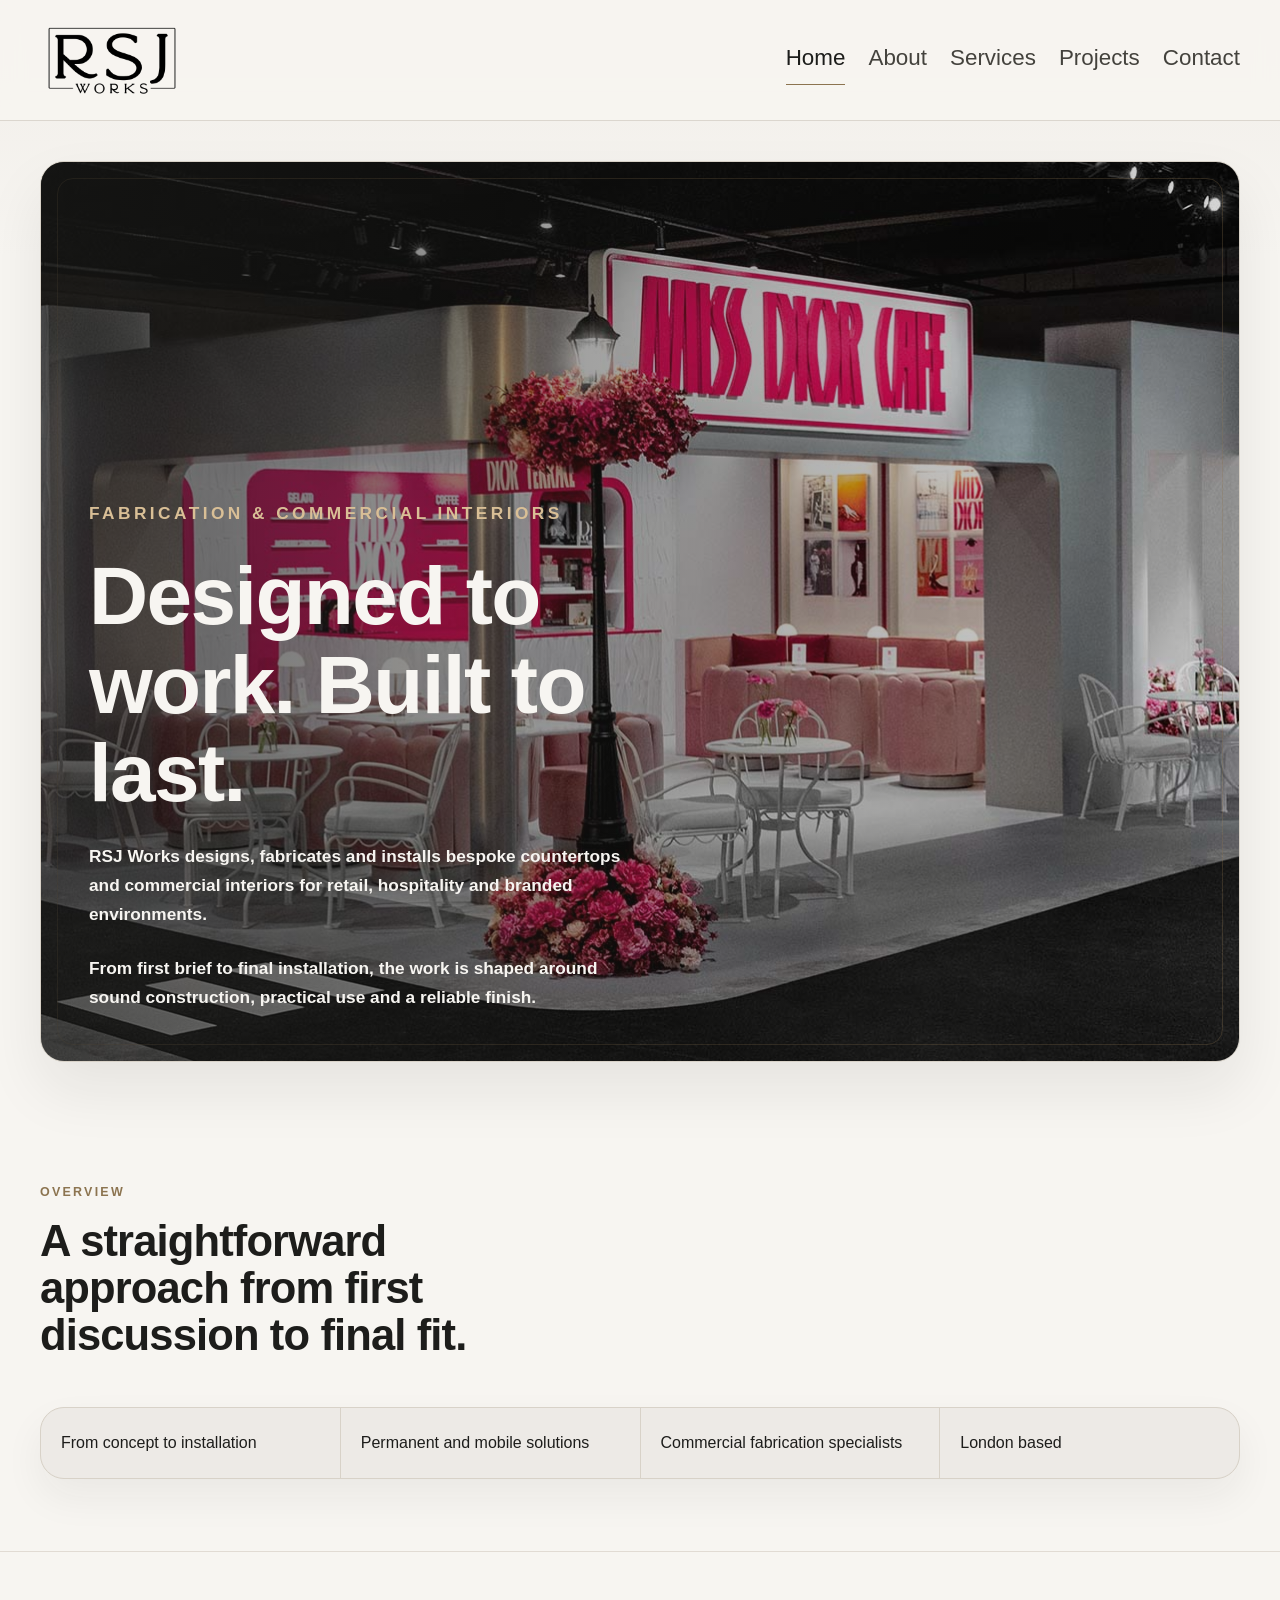
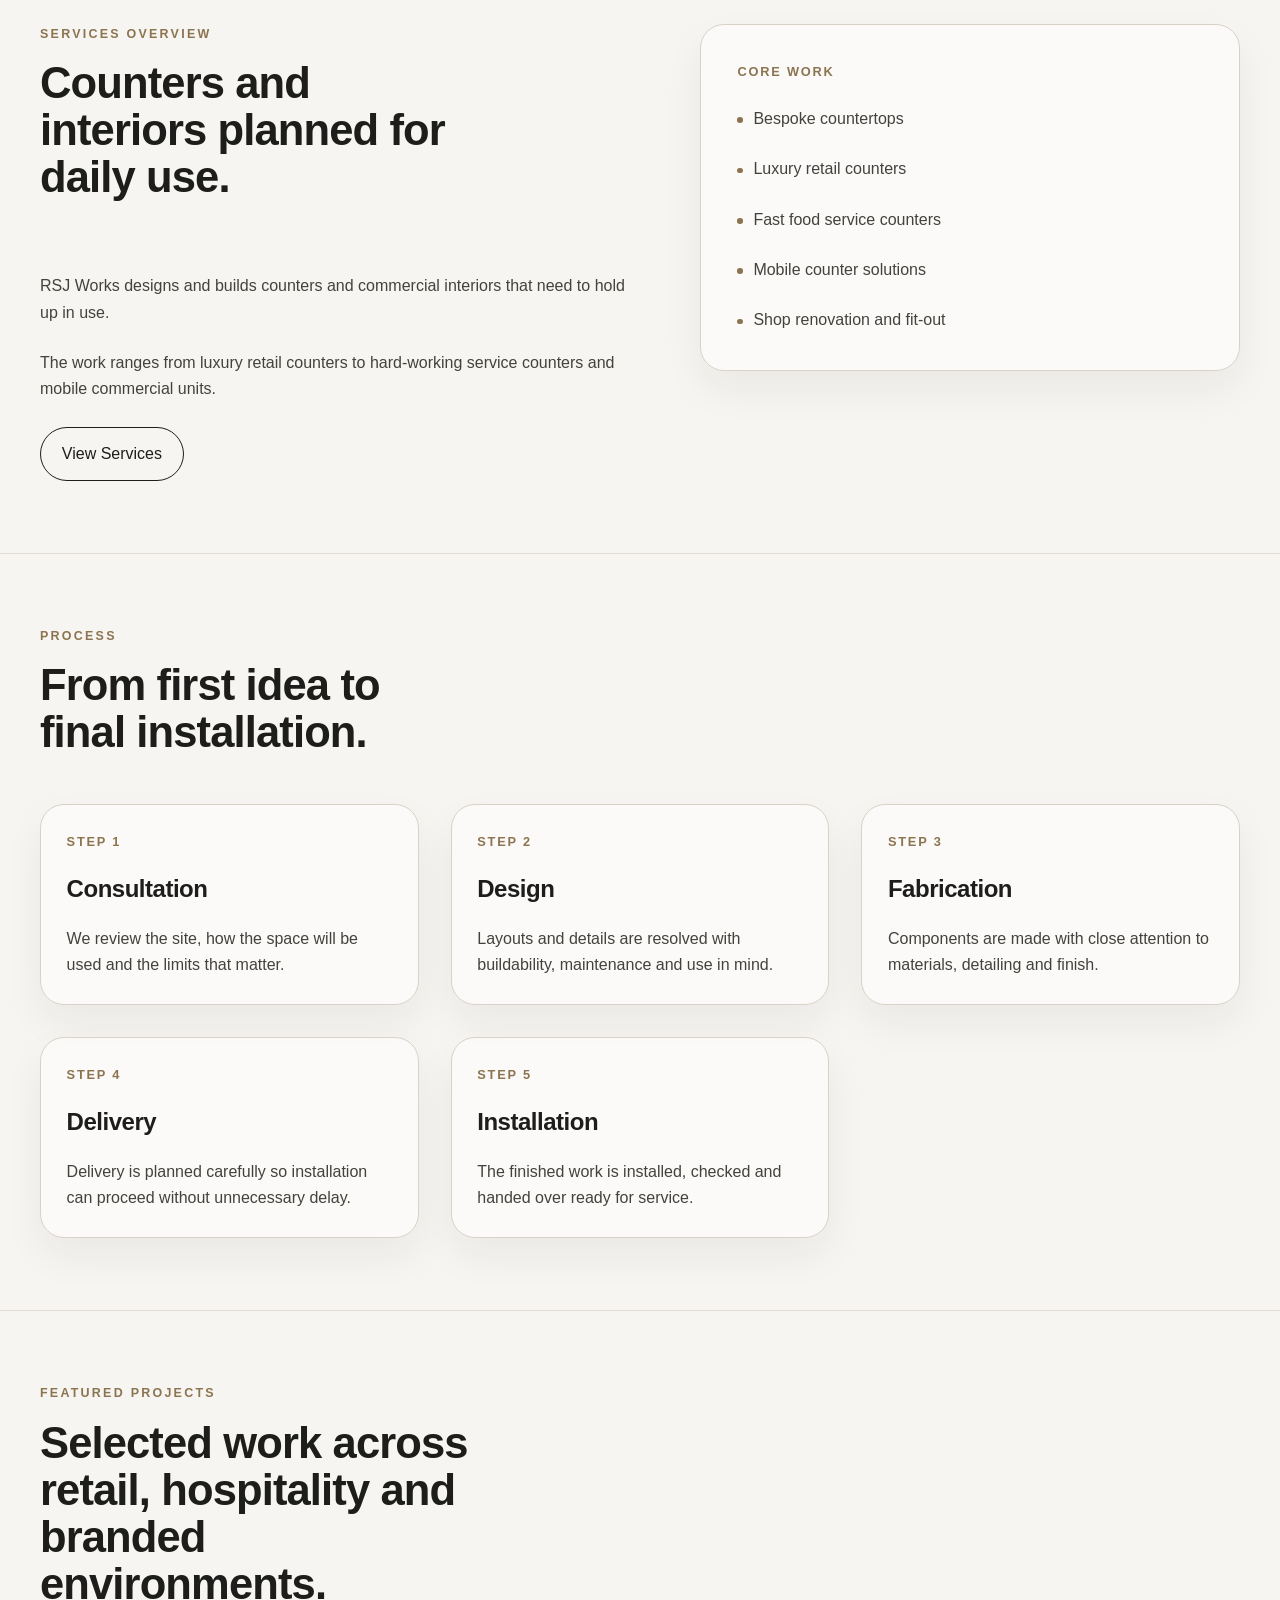
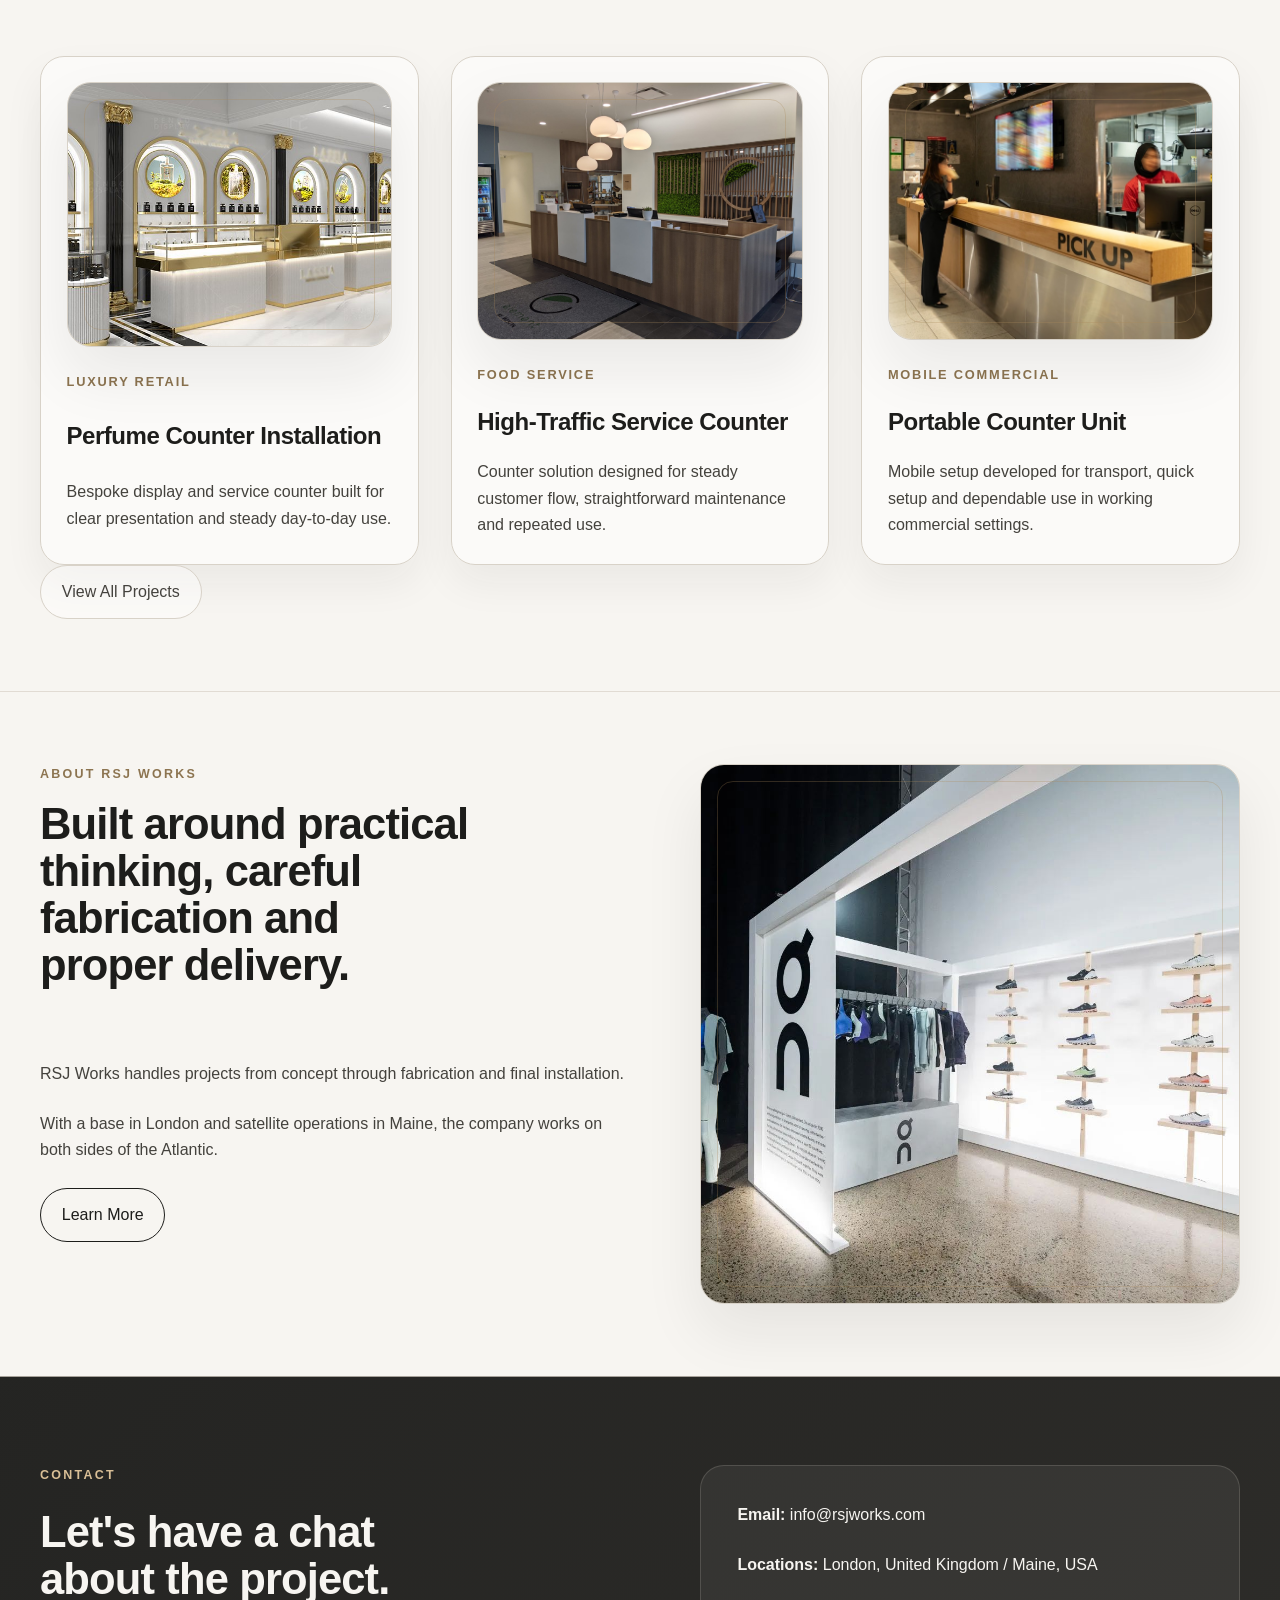
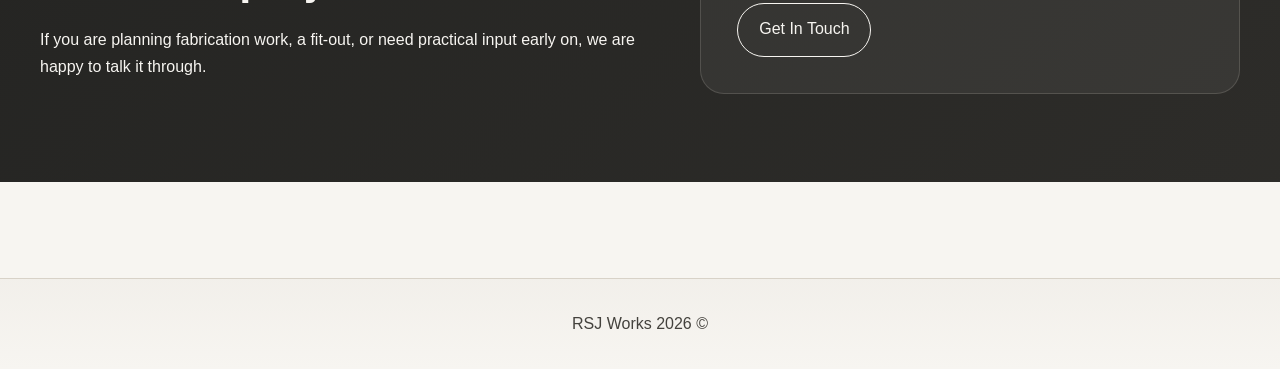
==== commit af99aea4: "site" ====
--- a/index.html
+++ b/index.html
@@ -19,8 +19,7 @@
       <a class="site-brand" href="index.html" aria-label="RSJ Works home">
         <img src="assets/logos/LOGO_BLK.png" alt="RSJ Works" class="site-logo">
       </a>
-      <button class="menu-toggle" aria-expanded="false" aria-controls="primary-navigation">
-        <span class="sr-only">Toggle navigation</span>
+      <button class="menu-toggle" type="button" aria-label="Toggle navigation" aria-expanded="false" aria-controls="primary-navigation">
         <svg viewBox="0 0 24 24" aria-hidden="true" width="24" height="24">
           <path d="M4 7h16M4 12h16M4 17h16" stroke="currentColor" stroke-width="2" stroke-linecap="round"/>
         </svg>
--- a/styles.css
+++ b/styles.css
@@ -90,7 +90,7 @@
 .site-header {
   position: sticky;
   top: 0;
-  z-index: 100;
+  z-index: 500;
   border-bottom: 1px solid rgba(216, 210, 200, 0.85);
   background: rgba(247, 245, 241, 0.94);
   backdrop-filter: blur(12px);
@@ -157,6 +157,48 @@
   transform: scaleX(1);
 }
 
+.menu-toggle {
+  display: none !important;
+  align-items: center;
+  justify-content: center;
+  width: 3.2rem;
+  height: 3.2rem;
+  padding: 0;
+  border: 1px solid rgba(216, 210, 200, 0.95);
+  border-radius: 0.35rem;
+  background: rgba(247, 245, 241, 0.92);
+  color: var(--color-ink);
+  box-shadow: 0 10px 22px rgba(29, 29, 27, 0.08);
+  transition:
+    background-color var(--transition-fast),
+    border-color var(--transition-fast),
+    color var(--transition-fast),
+    transform var(--transition-fast),
+    box-shadow var(--transition-fast);
+}
+
+.menu-toggle:hover,
+.menu-toggle:focus-visible {
+  border-color: var(--color-accent);
+  background: #fff;
+  transform: translateY(-1px);
+  box-shadow: 0 14px 28px rgba(29, 29, 27, 0.12);
+}
+
+.menu-toggle:focus-visible {
+  outline: 2px solid var(--color-accent);
+  outline-offset: 3px;
+}
+
+.menu-toggle svg {
+  width: 1.25rem;
+  height: 1.25rem;
+}
+
+.menu-toggle path {
+  stroke-width: 1.7;
+}
+
 .site-main {
   padding: var(--space-md) 0 var(--space-3xl);
 }
@@ -632,23 +674,60 @@
     width: min(calc(100% - 2rem), var(--container-width));
   }
 
+  .site-header {
+    position: static;
+  }
+
   .site-header .container {
+    position: relative;
+    display: grid;
+    grid-template-columns: 1fr auto;
+    align-items: center;
+    min-height: 0;
+    padding: 0.7rem 0;
+    gap: 0.75rem;
+  }
+
+  .menu-toggle {
+    display: inline-flex !important;
+  }
+
+  .site-brand {
+    min-width: 0;
+  }
+
+  .site-nav {
+    position: absolute;
+    top: calc(100% + 0.45rem);
+    left: 0;
+    right: 0;
+    z-index: 700;
+    display: none;
     flex-direction: column;
-    align-items: center;
-    justify-content: center;
-    min-height: 0;
-    padding: 0.85rem 0 0.7rem;
-    gap: 0.6rem;
-  }
-
-  .site-nav {
+    align-items: flex-start;
+    justify-content: flex-start;
+    gap: 0;
+    padding: 0.5rem 0;
+    border: 1px solid rgba(216, 210, 200, 0.92);
+    border-radius: 1rem;
+    background: rgba(247, 245, 241, 0.98);
+    box-shadow: 0 18px 32px rgba(29, 29, 27, 0.12);
+    line-height: 1.2;
+  }
+
+  .site-nav.is-open {
+    display: flex;
+  }
+
+  .site-nav a {
+    display: block;
     width: 100%;
-    justify-content: center;
-    gap: 0.45rem 0.9rem;
-  }
-
-  .site-nav a {
-    font-size: 0.95rem;
+    padding: 0.9rem 1rem;
+    font-size: 1rem;
+  }
+
+  .site-nav a::after {
+    display: none;
   }
 
   .site-main {
@@ -706,23 +785,12 @@
   }
 
   .site-logo {
-    max-width: 280px;
-    max-height: 3.6rem;
-  }
-
-  .site-nav {
-    flex-direction: row;
-    align-items: center;
-    justify-content: center;
-    gap: 0.4rem 0.75rem;
+    max-width: 220px;
+    max-height: 2.8rem;
   }
 
   .button {
     width: 100%;
-  }
-
-  .site-nav a {
-    font-size: 0.9rem;
   }
 
   .image-frame::before {
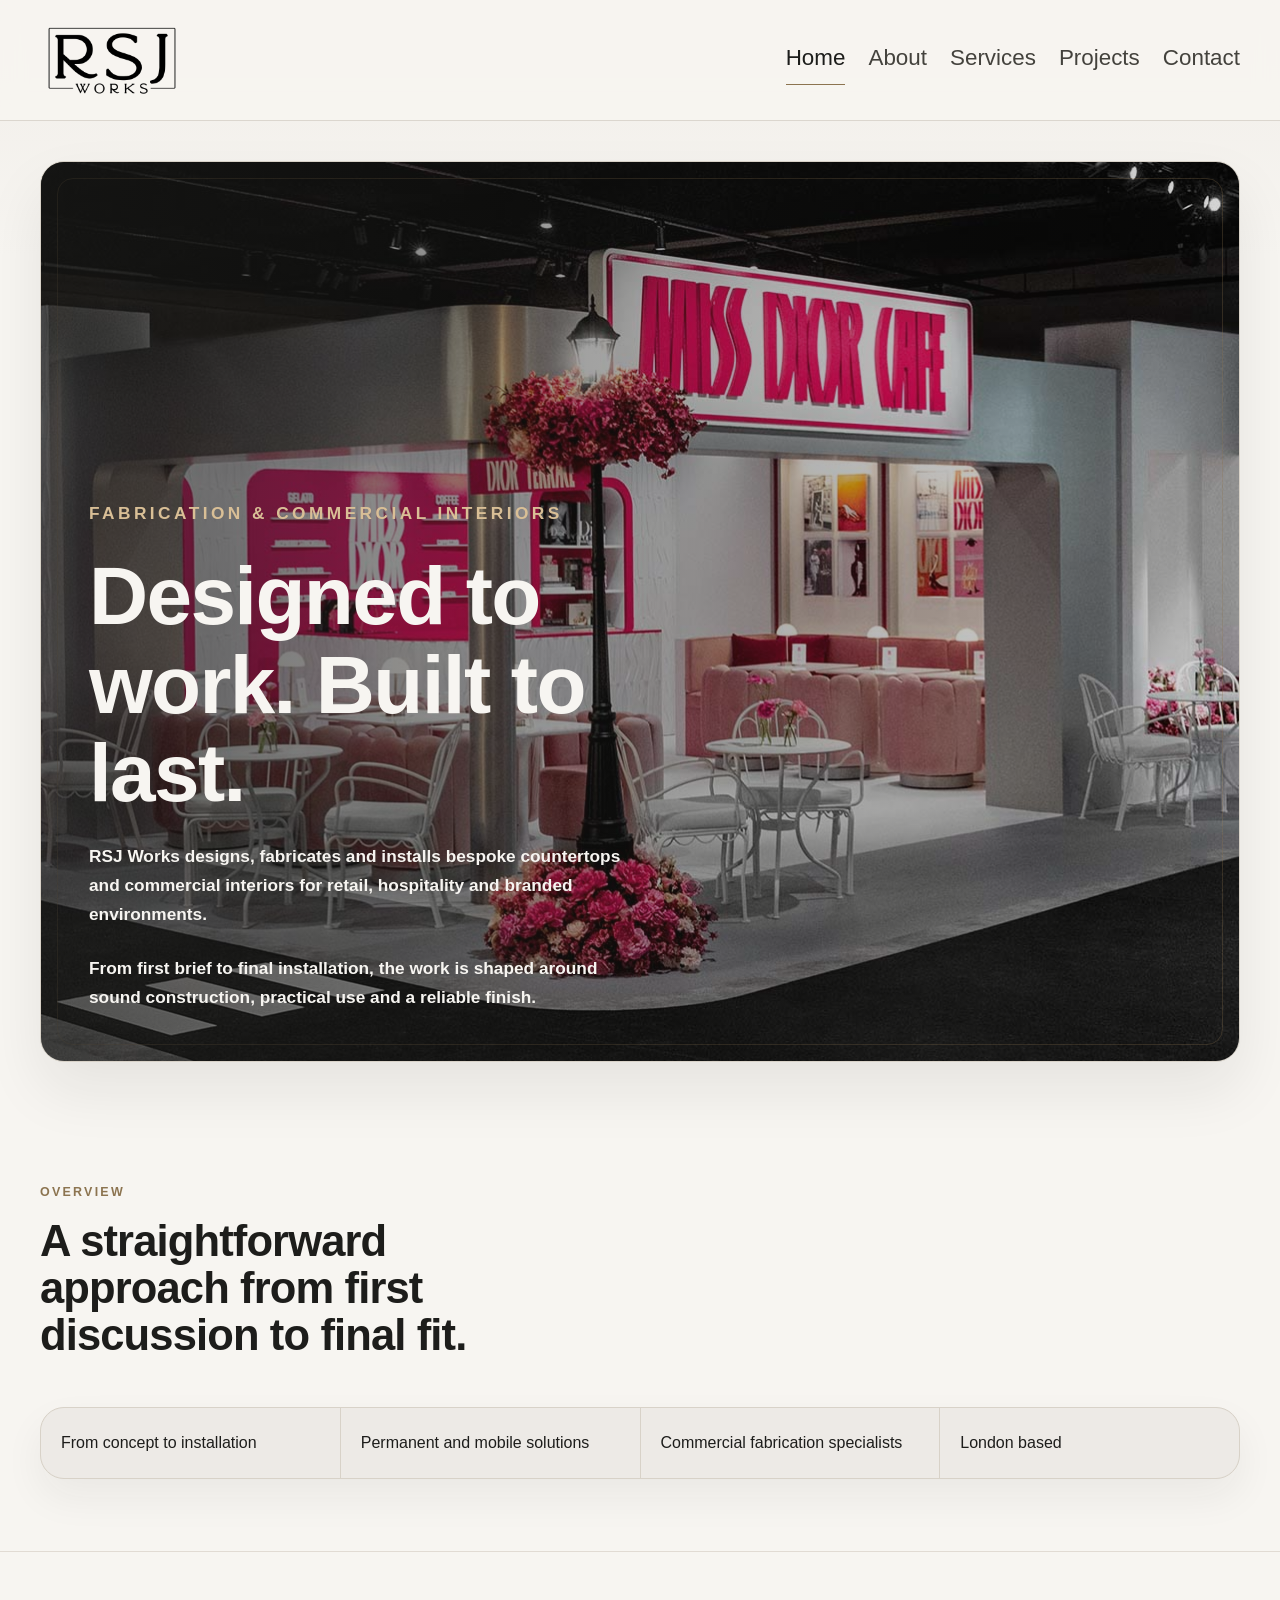
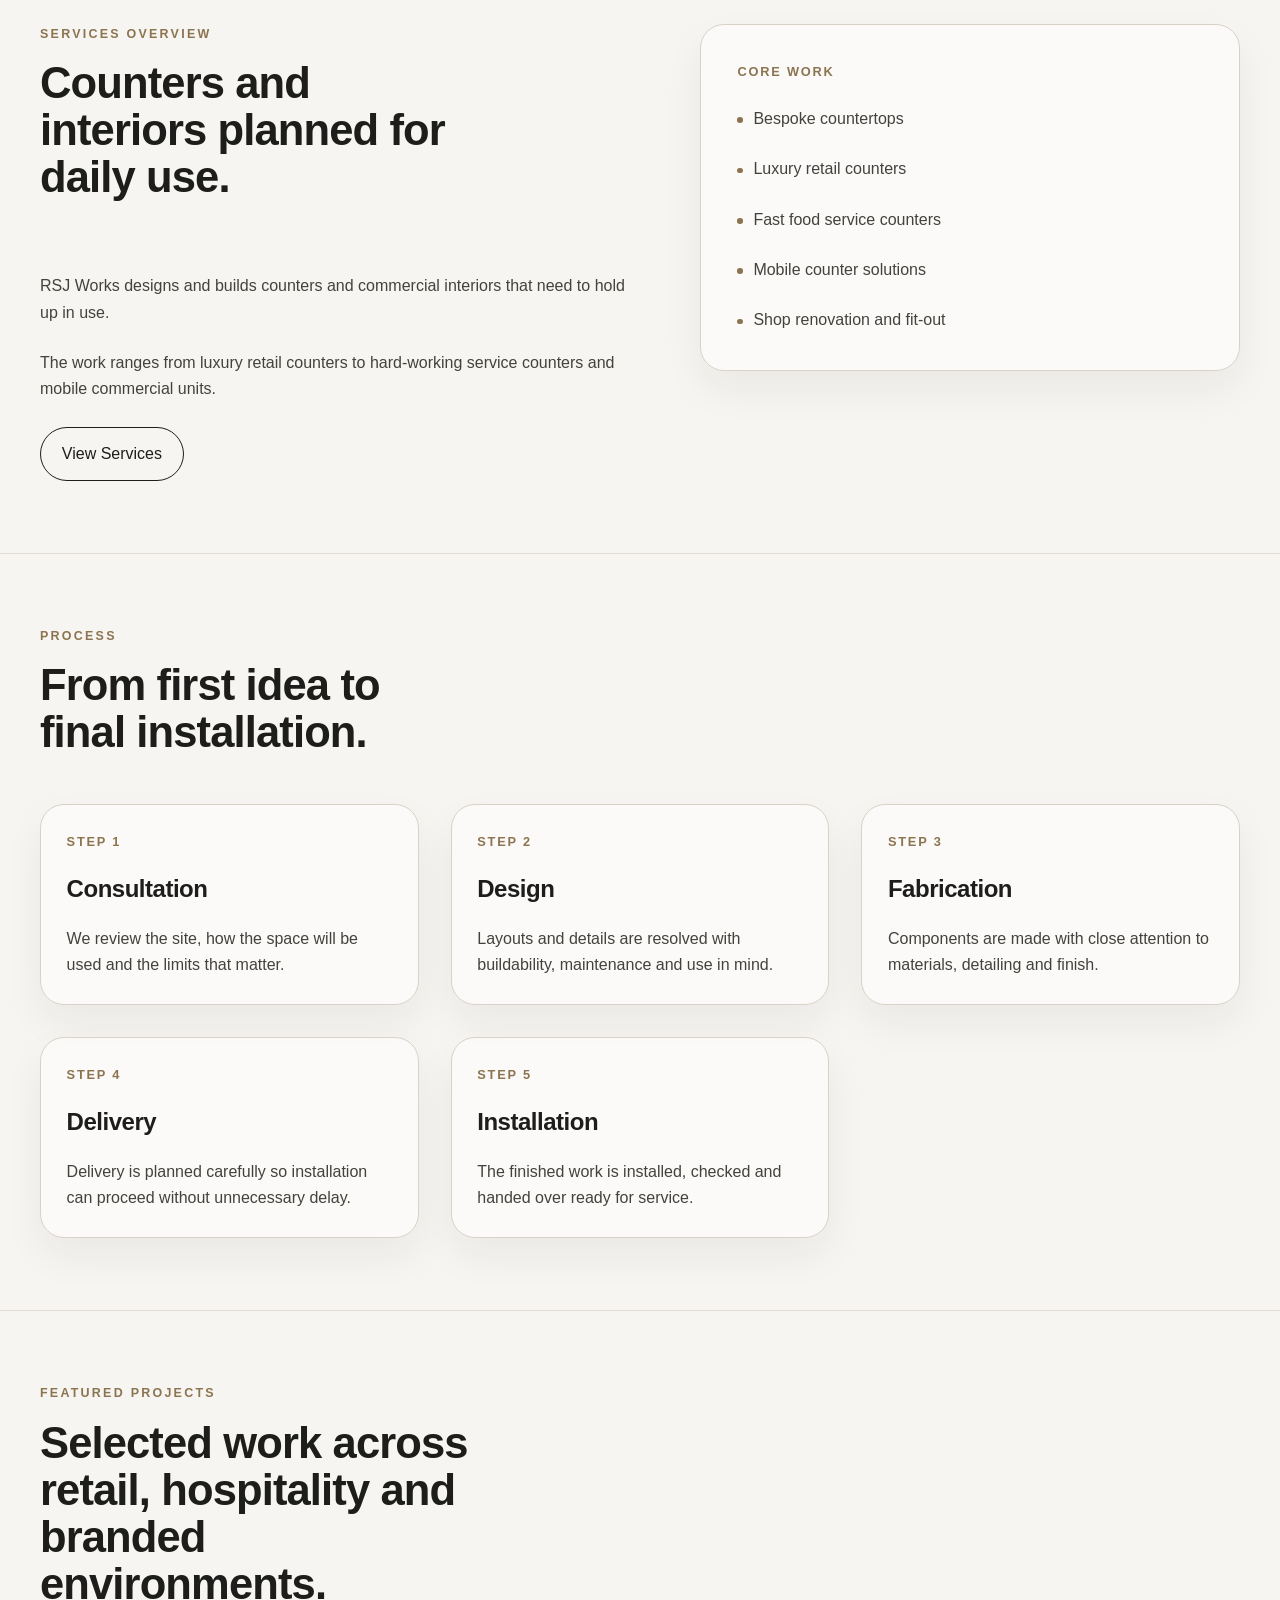
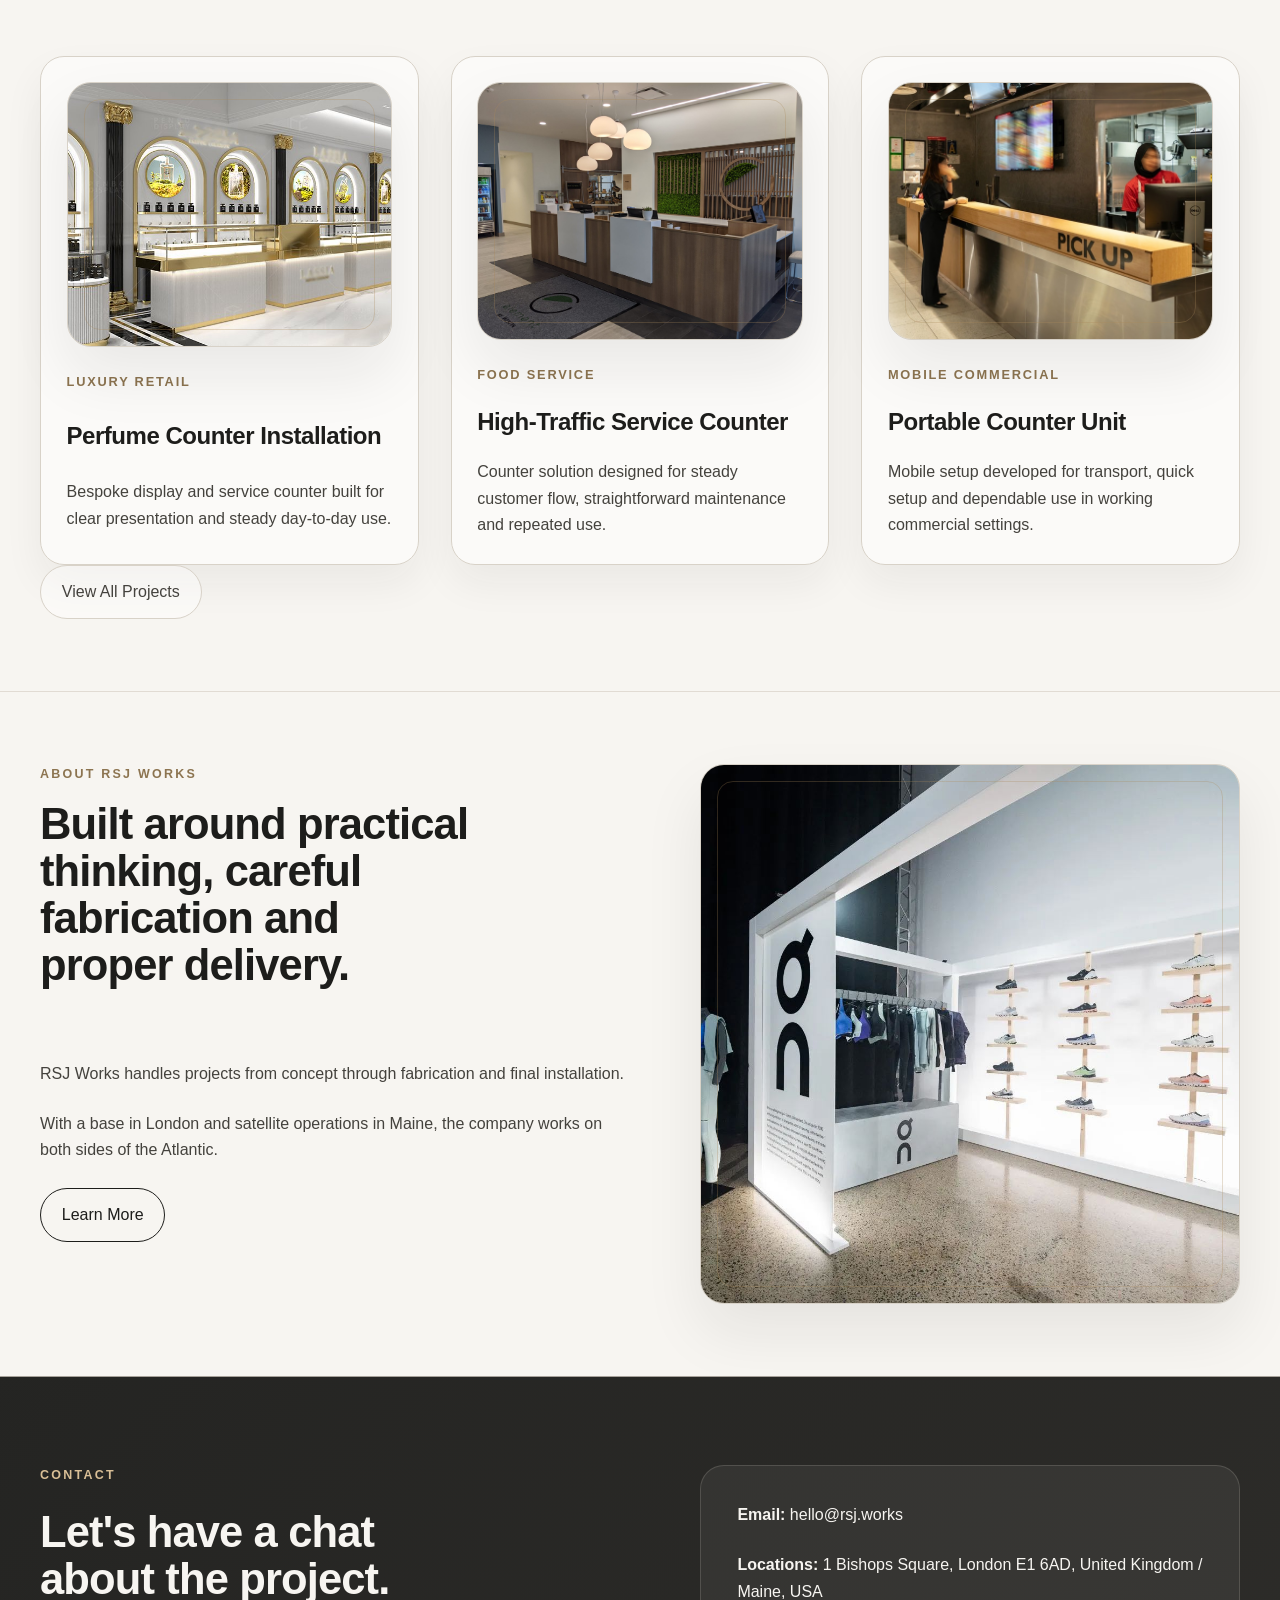
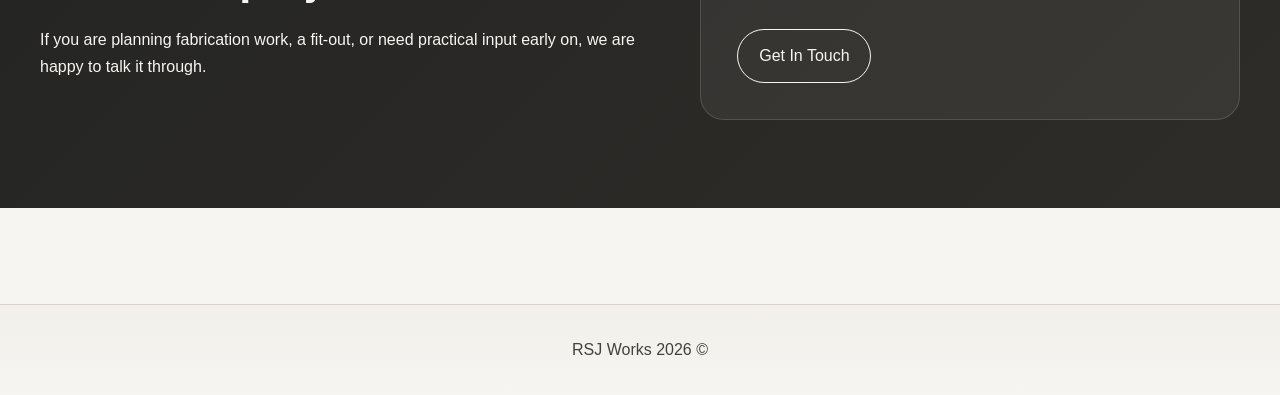
==== commit c32b4f65: "site" ====
--- a/index.html
+++ b/index.html
@@ -189,8 +189,8 @@
           <p>If you are planning fabrication work, a fit-out, or need practical input early on, we are happy to talk it through.</p>
         </div>
         <div class="panel">
-          <p><strong>Email:</strong> <a href="mailto:info@rsjworks.com">info@rsjworks.com</a></p>
-          <p><strong>Locations:</strong> London, United Kingdom / Maine, USA</p>
+          <p><strong>Email:</strong> <a href="mailto:hello@rsj.works">hello@rsj.works</a></p>
+          <p><strong>Locations:</strong> 1 Bishops Square, London E1 6AD, United Kingdom / Maine, USA</p>
           <p><a class="button" href="contact.html">Get In Touch</a></p>
         </div>
       </div>
--- a/styles.css
+++ b/styles.css
@@ -675,7 +675,8 @@
   }
 
   .site-header {
-    position: static;
+    position: relative;
+    z-index: 800;
   }
 
   .site-header .container {
@@ -701,7 +702,7 @@
     top: calc(100% + 0.45rem);
     left: 0;
     right: 0;
-    z-index: 700;
+    z-index: 1200;
     display: none;
     flex-direction: column;
     align-items: flex-start;
@@ -785,8 +786,8 @@
   }
 
   .site-logo {
-    max-width: 220px;
-    max-height: 2.8rem;
+    max-width: 286px;
+    max-height: 3.64rem;
   }
 
   .button {
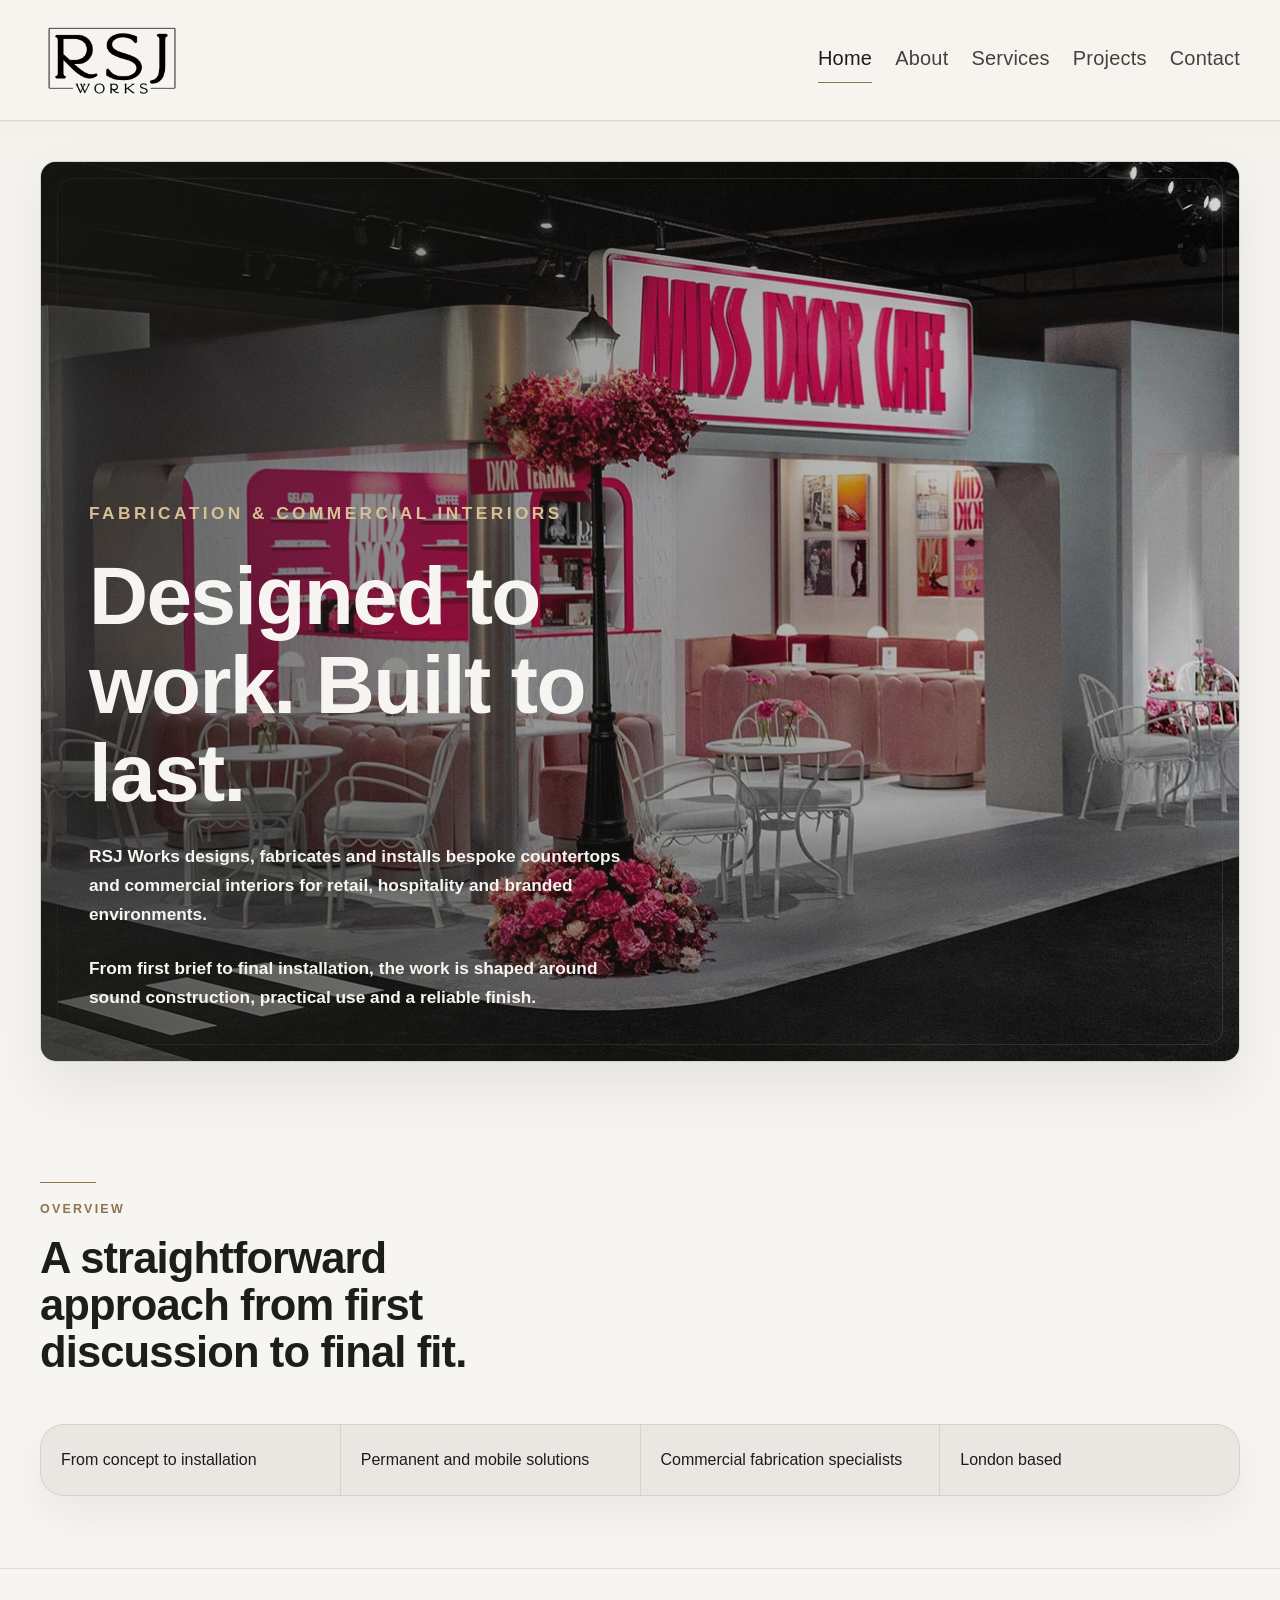
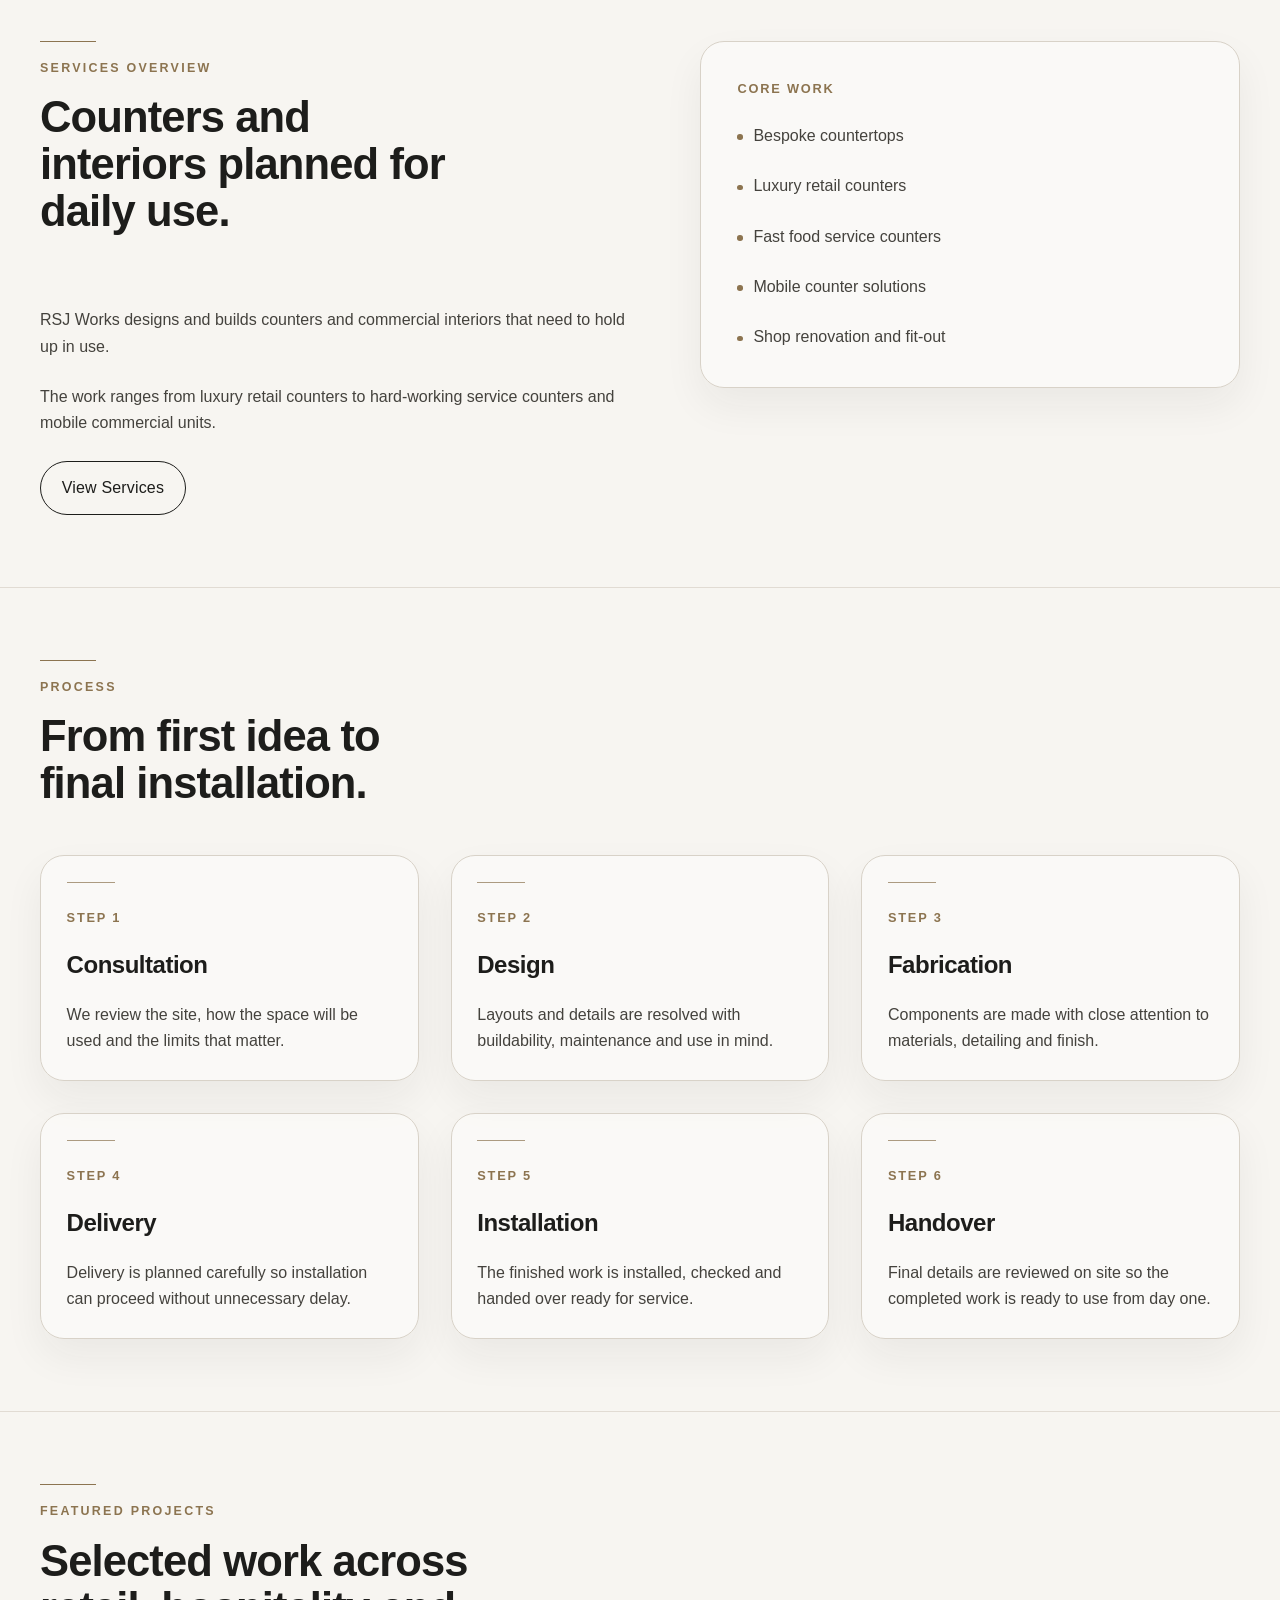
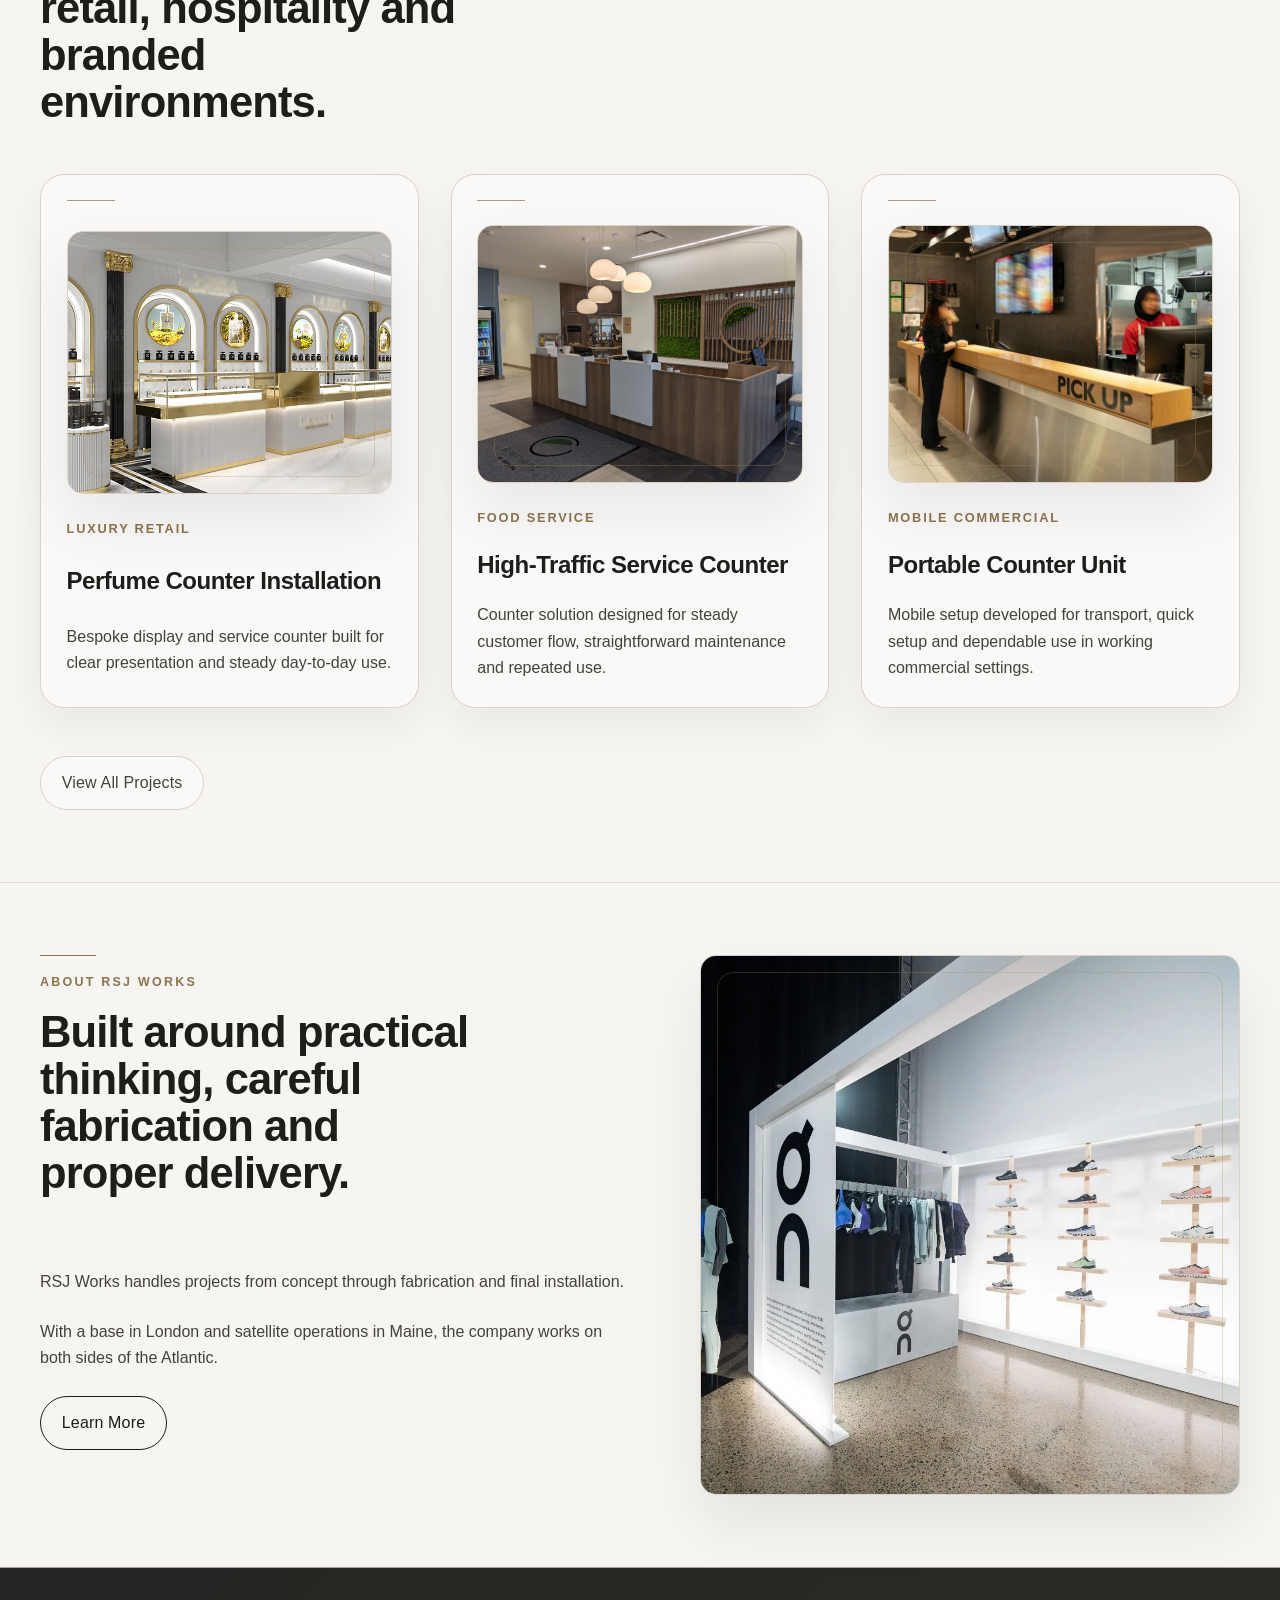
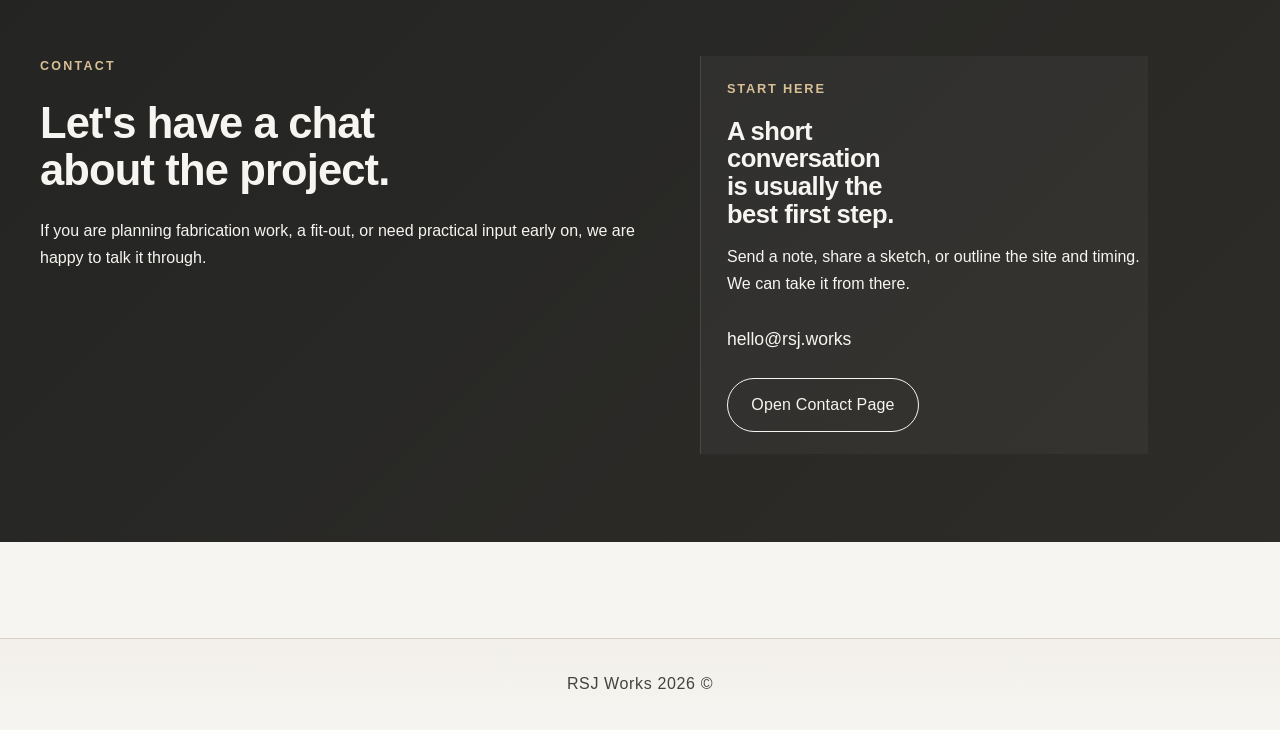
==== commit cfdb2ab4: "site" ====
--- a/index.html
+++ b/index.html
@@ -120,6 +120,11 @@
             <h3 class="card-title">Installation</h3>
             <p>The finished work is installed, checked and handed over ready for service.</p>
           </article>
+          <article class="card">
+            <p class="meta">Step 6</p>
+            <h3 class="card-title">Handover</h3>
+            <p>Final details are reviewed on site so the completed work is ready to use from day one.</p>
+          </article>
         </div>
       </div>
     </section>
@@ -159,7 +164,9 @@
             <p>Mobile setup developed for transport, quick setup and dependable use in working commercial settings.</p>
           </article>
         </div>
-        <p><a class="button button-secondary" href="projects.html">View All Projects</a></p>
+        <div class="section-action">
+          <p><a class="button button-secondary" href="projects.html">View All Projects</a></p>
+        </div>
       </div>
     </section>
 
@@ -188,10 +195,14 @@
           <h2 id="contact-cta-title">Let's have a chat about the project.</h2>
           <p>If you are planning fabrication work, a fit-out, or need practical input early on, we are happy to talk it through.</p>
         </div>
-        <div class="panel">
-          <p><strong>Email:</strong> <a href="mailto:hello@rsj.works">hello@rsj.works</a></p>
-          <p><strong>Locations:</strong> 1 Bishops Square, London E1 6AD, United Kingdom / Maine, USA</p>
-          <p><a class="button" href="contact.html">Get In Touch</a></p>
+        <div class="panel mini-contact-box">
+          <p class="meta">Start Here</p>
+          <h3 class="card-title">A short conversation is usually the best first step.</h3>
+          <p>Send a note, share a sketch, or outline the site and timing. We can take it from there.</p>
+          <div class="mini-contact-links">
+            <p><a href="mailto:hello@rsj.works">hello@rsj.works</a></p>
+            <p><a class="button" href="contact.html">Open Contact Page</a></p>
+          </div>
         </div>
       </div>
     </section>
--- a/styles.css
+++ b/styles.css
@@ -94,6 +94,7 @@
   border-bottom: 1px solid rgba(216, 210, 200, 0.85);
   background: rgba(247, 245, 241, 0.94);
   backdrop-filter: blur(12px);
+  box-shadow: 0 1px 0 rgba(29, 29, 27, 0.04);
 }
 
 .site-header .container {
@@ -127,7 +128,9 @@
 .site-nav a {
   position: relative;
   padding-bottom: 0.15rem;
-  font-size: 1.4rem;
+  font-size: 1.25rem;
+  font-weight: 500;
+  letter-spacing: 0.01em;
   color: var(--color-body);
   transition: color var(--transition-fast);
 }
@@ -347,6 +350,22 @@
   max-width: 46rem;
 }
 
+.section-header::before {
+  content: "";
+  width: 3.5rem;
+  height: 1px;
+  background: var(--color-accent);
+}
+
+.section-copy {
+  margin-bottom: var(--space-lg);
+  max-width: 54rem;
+}
+
+.section-action {
+  margin-top: var(--space-xl);
+}
+
 .split-layout {
   display: grid;
   grid-template-columns: minmax(0, 1.05fr) minmax(18rem, 0.95fr);
@@ -380,7 +399,7 @@
 .panel {
   border: 1px solid var(--color-line);
   border-radius: var(--radius-lg);
-  background: rgba(255, 255, 255, 0.48);
+  background: rgba(255, 255, 255, 0.38);
   box-shadow: var(--shadow-soft);
 }
 
@@ -388,6 +407,14 @@
   display: grid;
   gap: var(--space-md);
   padding: clamp(1.25rem, 2vw, 1.75rem);
+  position: relative;
+}
+
+.card::before {
+  content: "";
+  width: 3rem;
+  height: 1px;
+  background: rgba(140, 116, 80, 0.7);
 }
 
 .panel {
@@ -429,7 +456,7 @@
 .feature-list li {
   min-height: 100%;
   padding: 1.35rem 1.25rem;
-  background: rgba(255, 255, 255, 0.55);
+  background: rgba(255, 255, 255, 0.46);
   color: var(--color-ink);
   font-weight: 500;
 }
@@ -457,7 +484,7 @@
   overflow: hidden;
   min-height: 16rem;
   border: 1px solid var(--color-line);
-  border-radius: var(--radius-lg);
+  border-radius: 1rem;
   background:
     linear-gradient(135deg, rgba(216, 210, 200, 0.7), rgba(247, 245, 241, 0.95)),
     var(--color-panel);
@@ -491,6 +518,7 @@
   background: transparent;
   color: var(--color-ink);
   font-weight: 500;
+  letter-spacing: 0.01em;
   transition:
     background-color var(--transition-fast),
     border-color var(--transition-fast),
@@ -544,8 +572,8 @@
 }
 
 .surface-dark .panel {
-  background: rgba(255, 255, 255, 0.06);
-  border-color: rgba(216, 210, 200, 0.18);
+  background: rgba(255, 255, 255, 0.04);
+  border-color: rgba(216, 210, 200, 0.15);
   box-shadow: none;
 }
 
@@ -623,6 +651,43 @@
   align-content: start;
 }
 
+.mini-contact-box {
+  position: relative;
+  gap: var(--space-sm);
+  max-width: 28rem;
+  padding: 1.4rem 0 1.4rem 1.6rem;
+  border: 0;
+  border-left: 1px solid rgba(217, 191, 150, 0.5);
+  border-radius: 0;
+  background: transparent;
+  box-shadow: none;
+}
+
+.mini-contact-links {
+  display: grid;
+  gap: var(--space-md);
+  margin-top: var(--space-xs);
+}
+
+.mini-contact-box .meta {
+  margin-bottom: 0.15rem;
+}
+
+.mini-contact-box .card-title {
+  max-width: 12ch;
+  font-size: clamp(1.45rem, 2vw, 1.85rem);
+}
+
+.mini-contact-box a[href^="mailto:"] {
+  font-size: 1.1rem;
+  color: var(--color-paper);
+}
+
+.mini-contact-box .button {
+  width: fit-content;
+  min-width: 12rem;
+}
+
 .site-footer {
   border-top: 1px solid var(--color-line);
   background: linear-gradient(180deg, rgba(216, 210, 200, 0.16), rgba(247, 245, 241, 0));
@@ -635,6 +700,7 @@
   gap: var(--space-md);
   padding: var(--space-lg) 0;
   text-align: center;
+  letter-spacing: 0.04em;
 }
 
 ::selection {
@@ -771,6 +837,10 @@
     padding: 1.25rem;
   }
 
+  .mini-contact-box {
+    padding: 1.1rem 0 0 1rem;
+  }
+
   .image-frame {
     min-height: 13rem;
   }
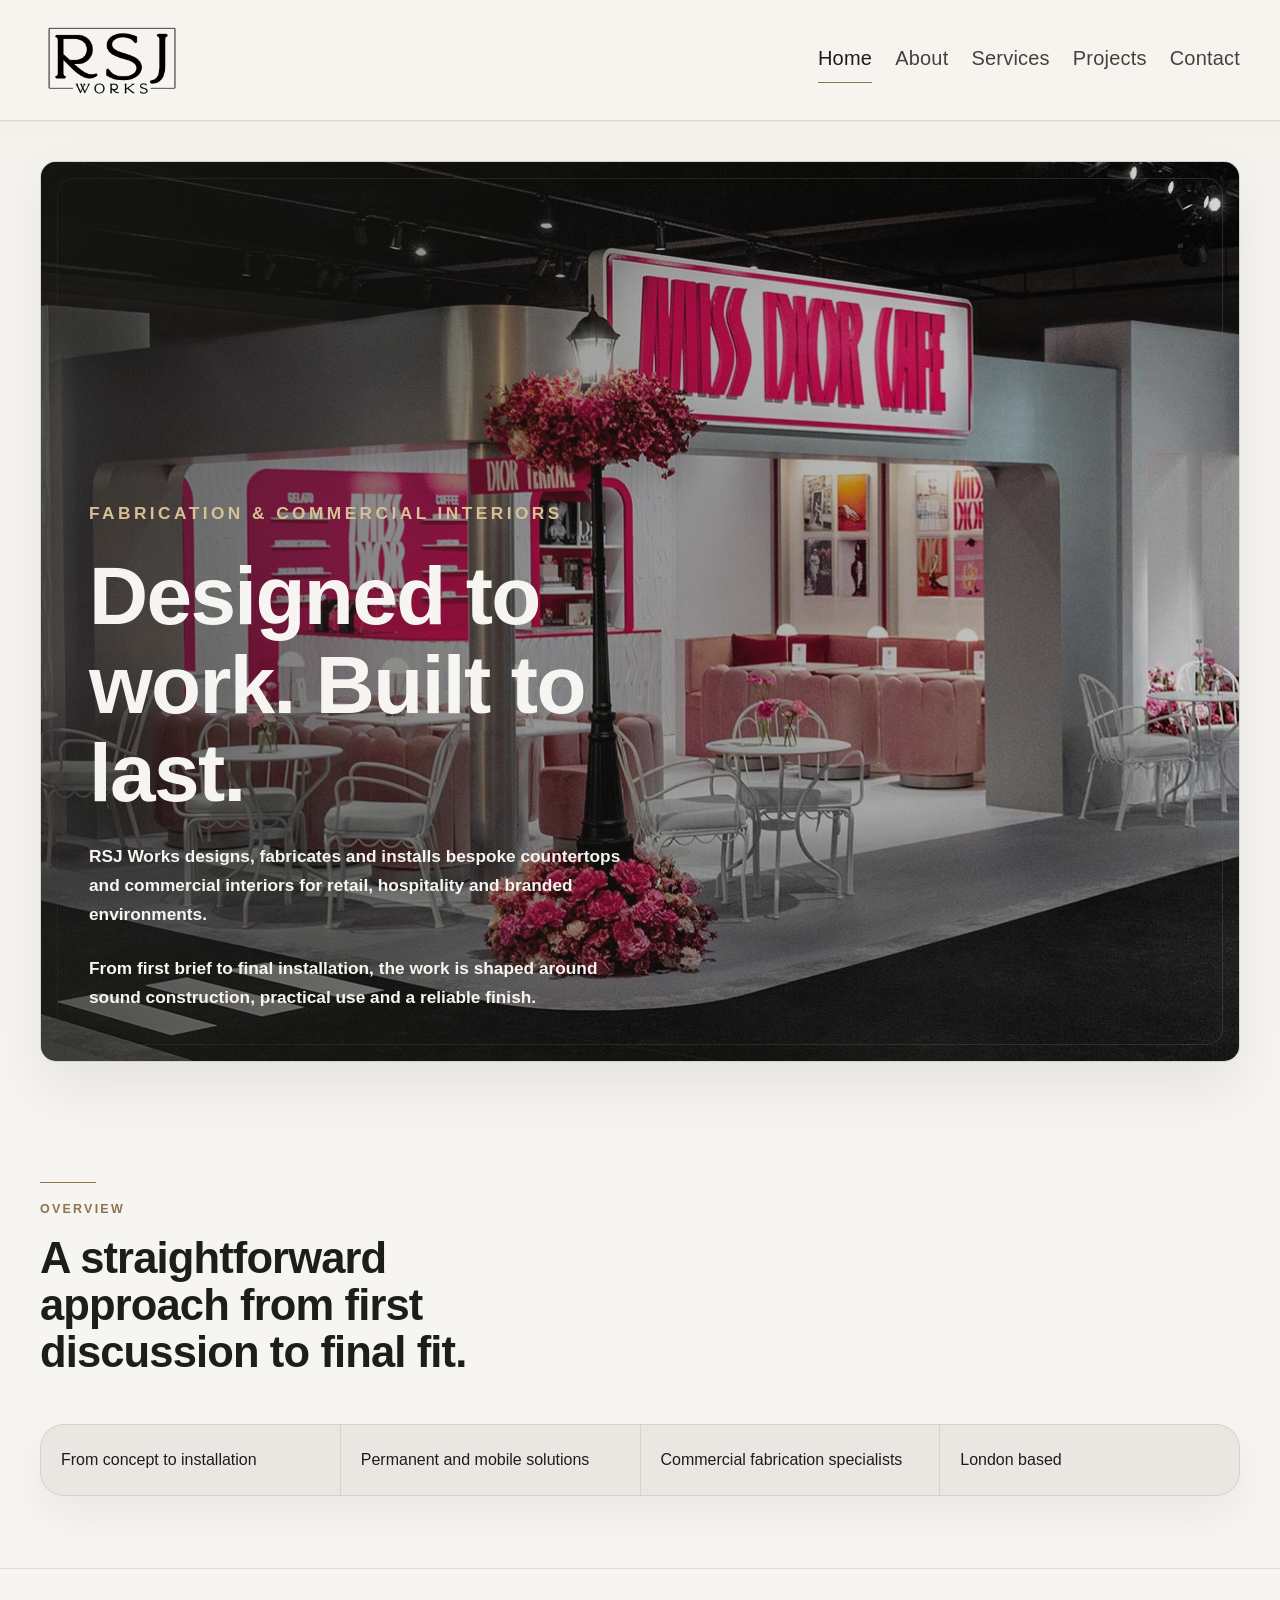
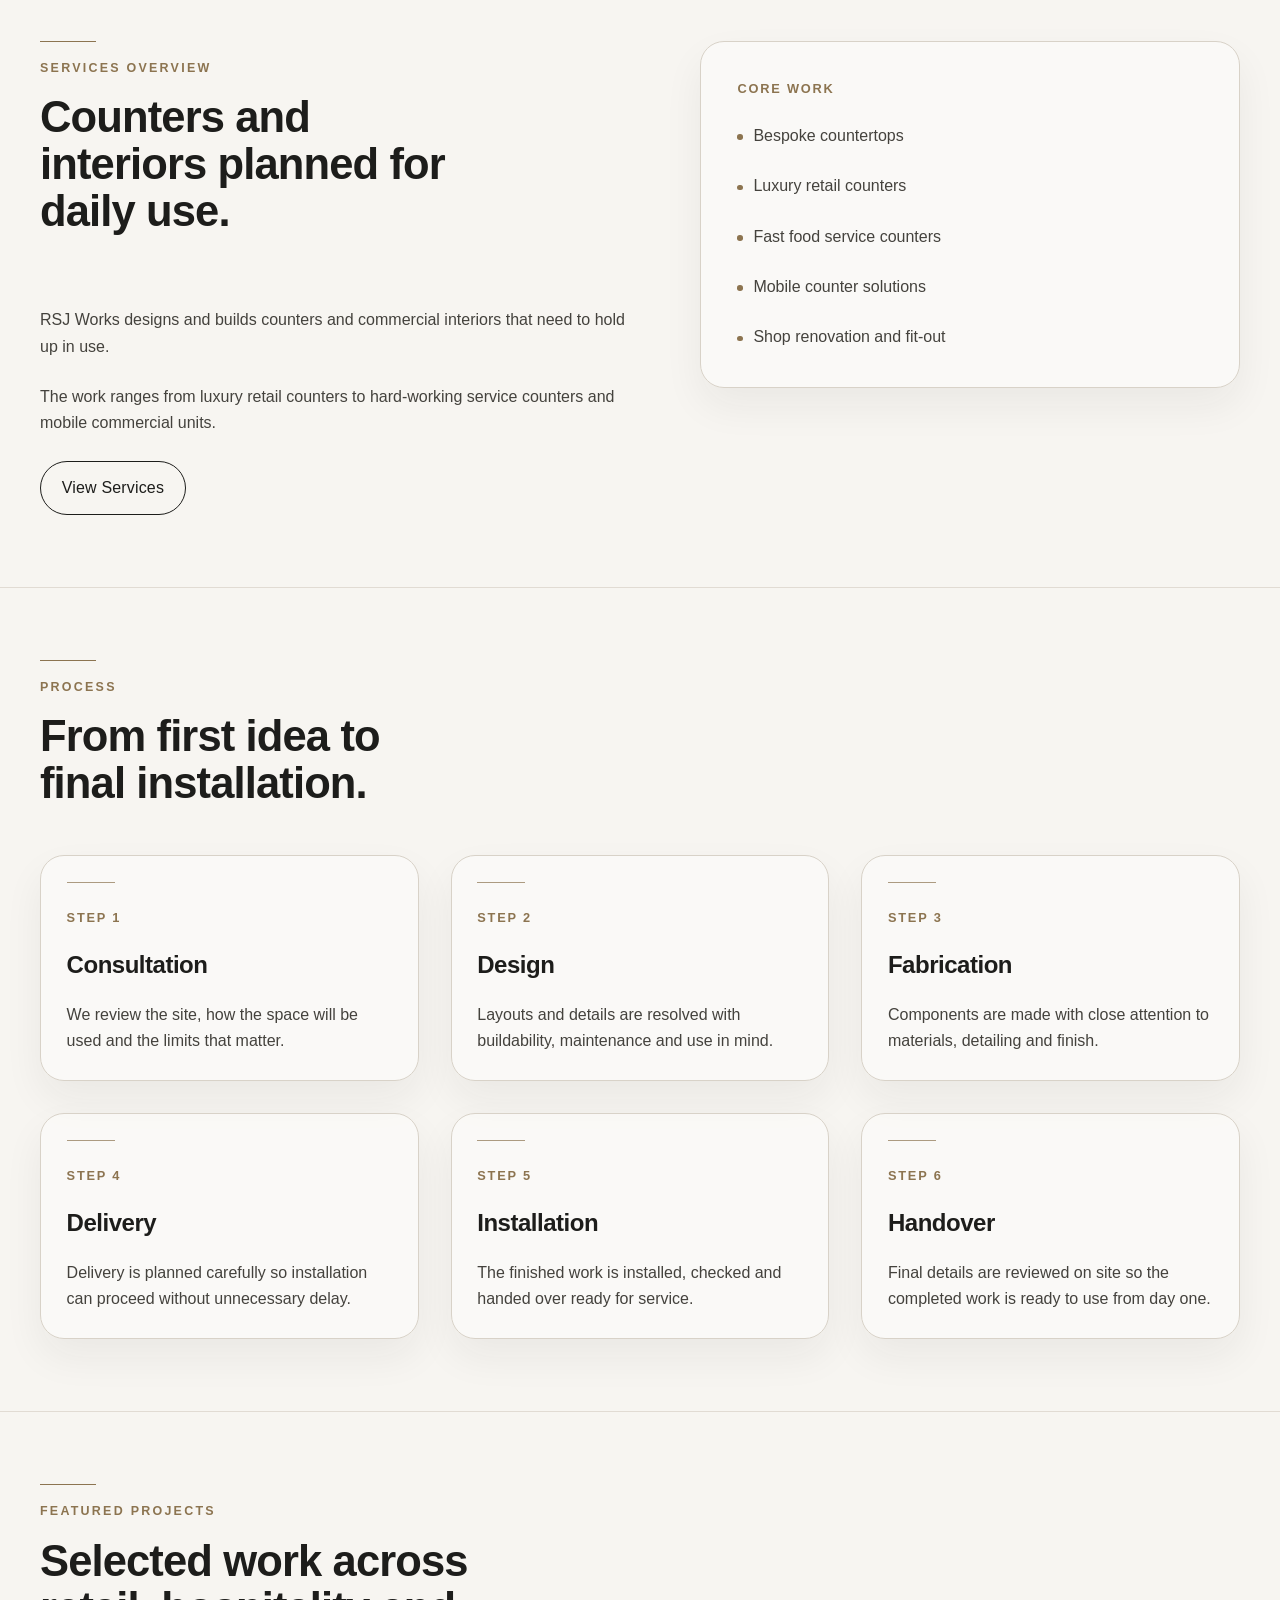
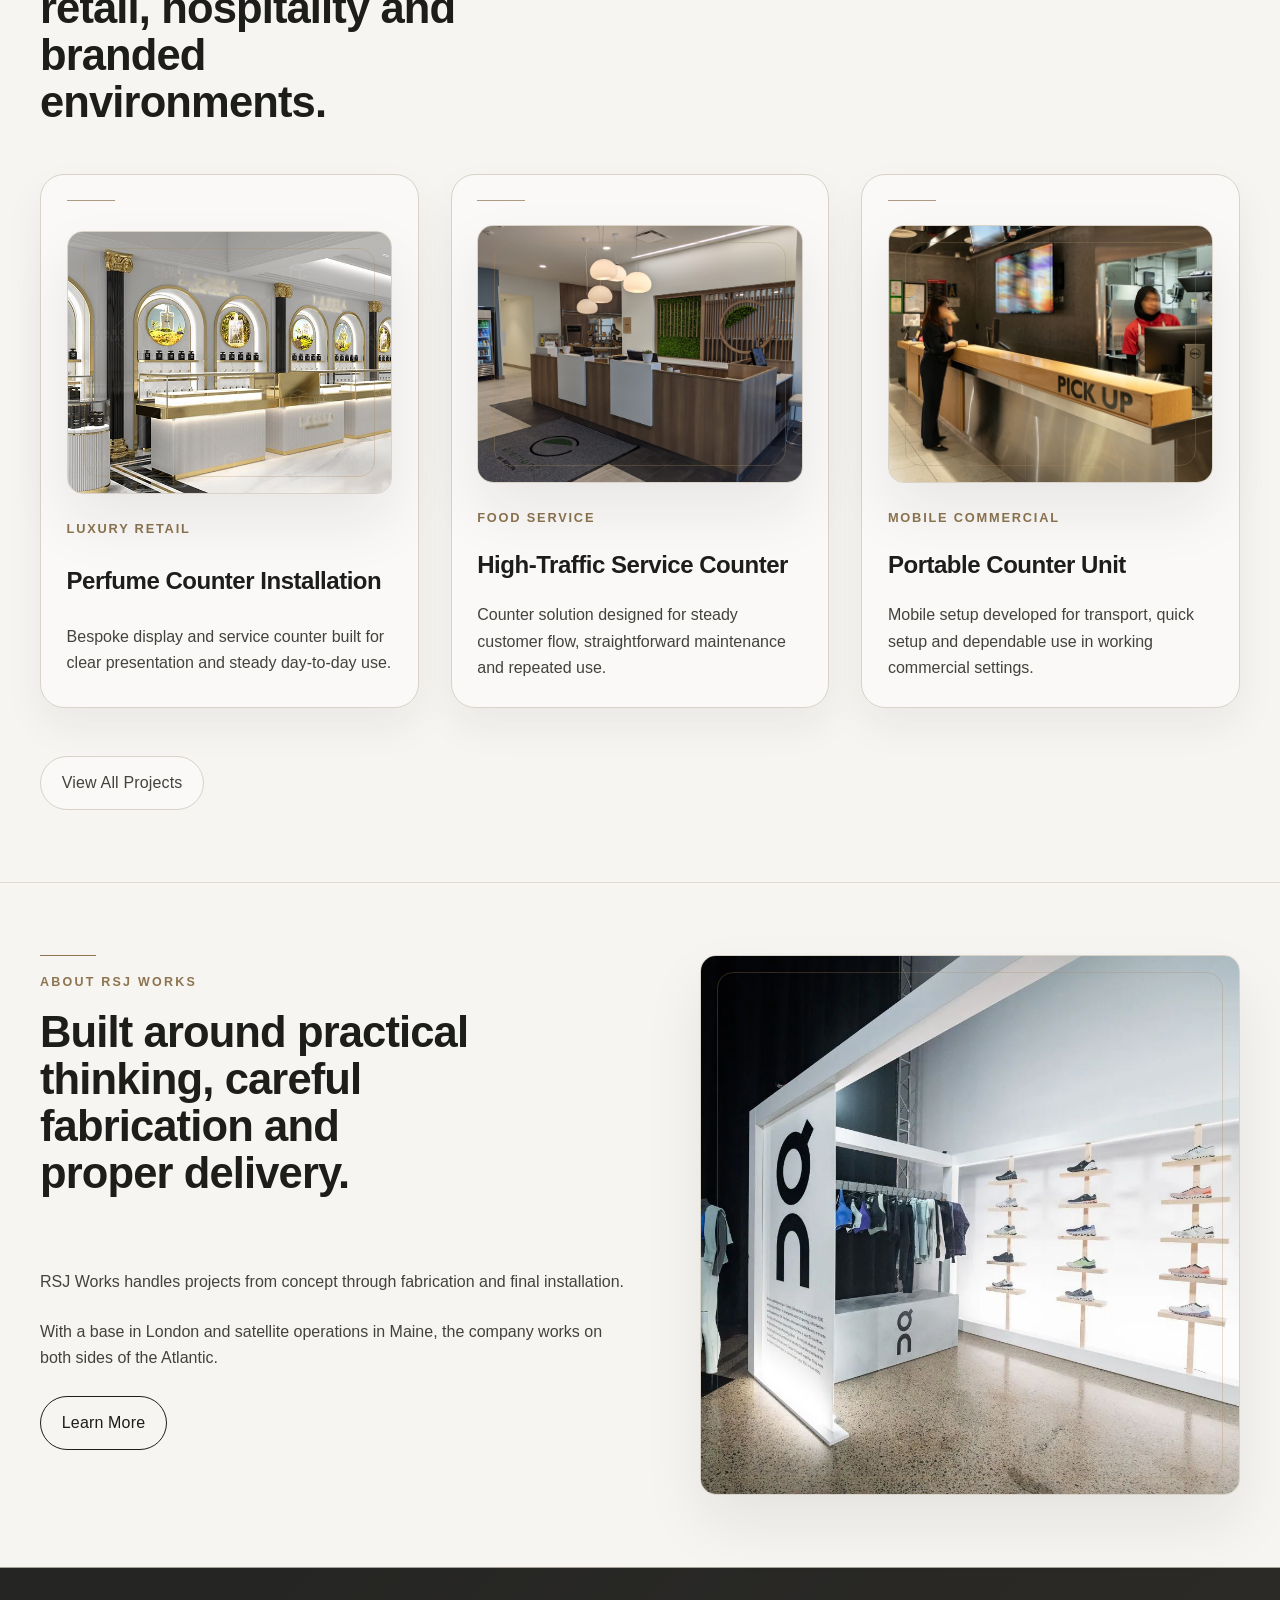
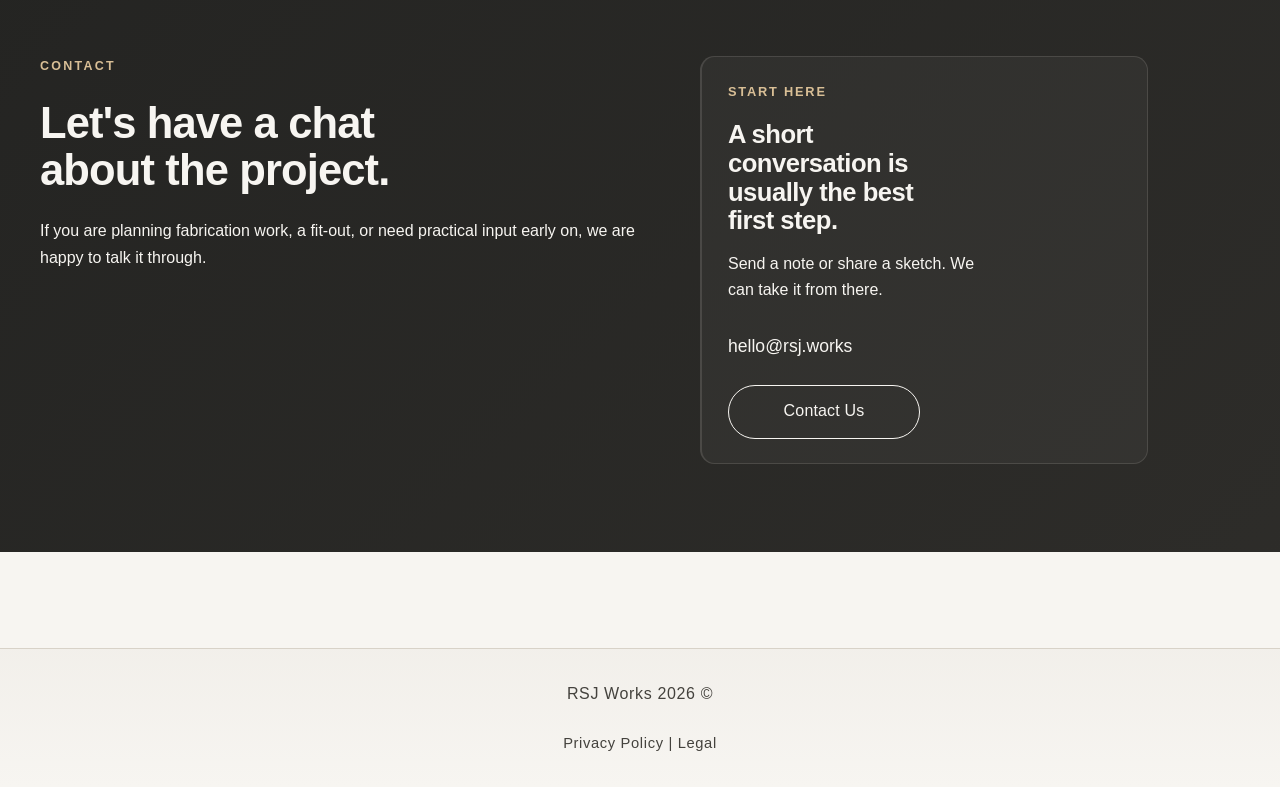
==== commit 05d74cdc: "site" ====
--- a/index.html
+++ b/index.html
@@ -5,6 +5,8 @@
   <meta name="viewport" content="width=device-width, initial-scale=1.0">
   <title>RSJ Works | Fabrication & Commercial Interiors</title>
   <meta name="description" content="RSJ Works designs, fabricates and installs bespoke countertops and commercial interiors from concept through installation.">
+  <meta http-equiv="Content-Security-Policy" content="default-src 'self'; script-src 'self'; style-src 'self'; img-src 'self' data:; connect-src 'none'; object-src 'none'; base-uri 'self'; form-action 'self' https://formsubmit.co; frame-ancestors 'none'; upgrade-insecure-requests">
+  <meta name="referrer" content="strict-origin-when-cross-origin">
   <link rel="icon" href="assets/favicon/favicon.ico" sizes="any">
   <link rel="icon" type="image/svg+xml" href="assets/favicon/favicon.svg">
   <link rel="icon" type="image/png" sizes="96x96" href="assets/favicon/favicon-96x96.png">
@@ -198,18 +200,19 @@
         <div class="panel mini-contact-box">
           <p class="meta">Start Here</p>
           <h3 class="card-title">A short conversation is usually the best first step.</h3>
-          <p>Send a note, share a sketch, or outline the site and timing. We can take it from there.</p>
+          <p>Send a note or share a sketch. We can take it from there.</p>
           <div class="mini-contact-links">
             <p><a href="mailto:hello@rsj.works">hello@rsj.works</a></p>
-            <p><a class="button" href="contact.html">Open Contact Page</a></p>
+            <p><a class="button" href="contact.html">Contact Us</a></p>
           </div>
         </div>
       </div>
     </section>
   </main>
   <footer class="site-footer">
-    <div class="container">
+    <div class="container footer-stack">
       <p>RSJ Works 2026 &copy;</p>
+      <p class="fine-print"><a href="privacy.html">Privacy Policy</a> | <a href="legal.html">Legal</a></p>
     </div>
   </footer>
   <script src="script.js" defer></script>
--- a/styles.css
+++ b/styles.css
@@ -655,11 +655,11 @@
   position: relative;
   gap: var(--space-sm);
   max-width: 28rem;
-  padding: 1.4rem 0 1.4rem 1.6rem;
-  border: 0;
-  border-left: 1px solid rgba(217, 191, 150, 0.5);
-  border-radius: 0;
-  background: transparent;
+  padding: 1.5rem 1.5rem 1.5rem 1.6rem;
+  border: 1px solid rgba(217, 191, 150, 0.24);
+  border-left: 2px solid rgba(217, 191, 150, 0.58);
+  border-radius: 0.9rem;
+  background: rgba(255, 255, 255, 0.04);
   box-shadow: none;
 }
 
@@ -667,6 +667,7 @@
   display: grid;
   gap: var(--space-md);
   margin-top: var(--space-xs);
+  justify-items: start;
 }
 
 .mini-contact-box .meta {
@@ -674,18 +675,26 @@
 }
 
 .mini-contact-box .card-title {
-  max-width: 12ch;
+  max-width: 14ch;
   font-size: clamp(1.45rem, 2vw, 1.85rem);
+  line-height: 1.12;
+}
+
+.mini-contact-box p {
+  max-width: 30ch;
 }
 
 .mini-contact-box a[href^="mailto:"] {
   font-size: 1.1rem;
   color: var(--color-paper);
+  word-break: break-word;
 }
 
 .mini-contact-box .button {
   width: fit-content;
   min-width: 12rem;
+  align-self: start;
+  margin: 0;
 }
 
 .site-footer {
@@ -703,6 +712,11 @@
   letter-spacing: 0.04em;
 }
 
+.footer-stack {
+  display: grid !important;
+  gap: 0.35rem;
+}
+
 ::selection {
   color: var(--color-paper);
   background: var(--color-accent);
@@ -755,7 +769,7 @@
     gap: 0.75rem;
   }
 
-  .menu-toggle {
+  .js-enabled .menu-toggle {
     display: inline-flex !important;
   }
 
@@ -764,6 +778,15 @@
   }
 
   .site-nav {
+    width: 100%;
+    margin-top: 0.65rem;
+    flex-wrap: wrap;
+    justify-content: center;
+    gap: 0.55rem 1rem;
+    line-height: 1.2;
+  }
+
+  .js-enabled .site-nav {
     position: absolute;
     top: calc(100% + 0.45rem);
     left: 0;
@@ -774,26 +797,30 @@
     align-items: flex-start;
     justify-content: flex-start;
     gap: 0;
+    margin-top: 0;
     padding: 0.5rem 0;
     border: 1px solid rgba(216, 210, 200, 0.92);
     border-radius: 1rem;
     background: rgba(247, 245, 241, 0.98);
     box-shadow: 0 18px 32px rgba(29, 29, 27, 0.12);
-    line-height: 1.2;
-  }
-
-  .site-nav.is-open {
+  }
+
+  .js-enabled .site-nav.is-open {
     display: flex;
   }
 
   .site-nav a {
+    padding: 0.35rem 0;
+    font-size: 1rem;
+  }
+
+  .js-enabled .site-nav a {
     display: block;
     width: 100%;
     padding: 0.9rem 1rem;
-    font-size: 1rem;
-  }
-
-  .site-nav a::after {
+  }
+
+  .js-enabled .site-nav a::after {
     display: none;
   }
 
@@ -838,7 +865,7 @@
   }
 
   .mini-contact-box {
-    padding: 1.1rem 0 0 1rem;
+    padding: 1.2rem;
   }
 
   .image-frame {
